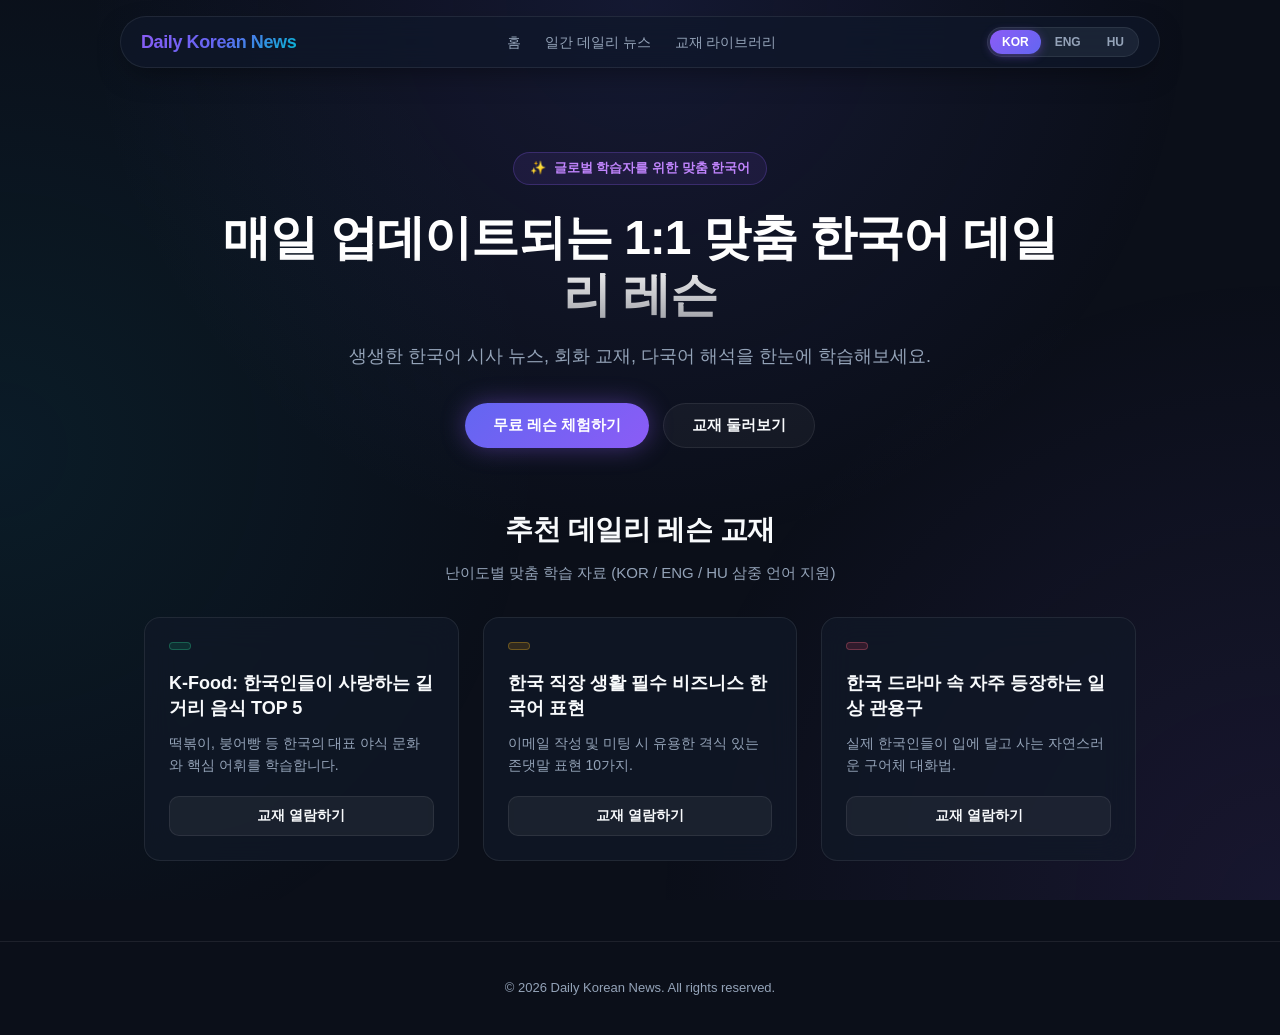
==== index.html @ 2601a570 "Add custom huko cropped favicon icon for browser tab" ====
<!DOCTYPE html>
<html lang="ko">
<head>
  <meta charset="UTF-8">
  <meta name="viewport" content="width=device-width, initial-scale=1.0">
  <meta name="robots" content="noindex, nofollow, noarchive, nosnippet">
  <title>Daily Korean News - Antigravity Hybrid</title>
  
  <!-- Favicon / Browser Tab Icon Settings -->
  <link rel="icon" type="image/x-icon" href="favicon.ico?v=20260927_favicon">
  <link rel="icon" type="image/png" sizes="32x32" href="favicon-32x32.png?v=20260927_favicon">
  <link rel="icon" type="image/png" sizes="16x16" href="favicon-16x16.png?v=20260927_favicon">
  <link rel="apple-touch-icon" sizes="180x180" href="apple-touch-icon.png?v=20260927_favicon">

  <link rel="stylesheet" href="css/style.css?v=20260927_favicon">
</head>
<body>

  <!-- Antigravity Background Glow Mesh -->
  <div class="bg-mesh"></div>

  <!-- Honeypot Bot Trap -->
  <form id="sec_hp_form" class="bot-honeypot" style="display:none;" tabindex="-1" aria-hidden="true">
    <input type="text" id="hp_trap_field" name="user_verification_email" autocomplete="off">
  </form>

  <!-- Origin UI Floating Navbar -->
  <div class="navbar-container">
    <header class="navbar">
      <div class="nav-brand">
        <a href="#" class="brand-logo" data-i18n="brandName">Daily Korean News</a>
      </div>
      
      <ul class="nav-links">
        <li><a href="#" data-i18n="navHome">홈</a></li>
        <li><a href="#lessons" data-i18n="navLessons">일간 데일리 뉴스</a></li>
        <li><a href="#" data-i18n="navMaterials">교재 라이브러리</a></li>
      </ul>

      <!-- Top-Right Origin UI Trilingual Switcher (KOR / ENG / HU) -->
      <div class="lang-switcher">
        <button class="lang-btn active" data-lang="kor" onclick="setLanguage('kor')">KOR</button>
        <button class="lang-btn" data-lang="eng" onclick="setLanguage('eng')">ENG</button>
        <button class="lang-btn" data-lang="hu" onclick="setLanguage('hu')">HU</button>
      </div>
    </header>
  </div>

  <!-- Hero Section with Border Beam & Magic UI Elements -->
  <section class="hero">
    <div class="hero-badge">
      <span>✨</span>
      <span data-i18n="heroBadge">글로벌 학습자를 위한 맞춤 한국어</span>
    </div>
    <h1 data-i18n="heroTitle">매일 업데이트되는 1:1 맞춤 한국어 데일리 레슨</h1>
    <p data-i18n="heroDesc">생생한 한국어 시사 뉴스, 회화 교재, 다국어 해석을 한눈에 학습해보세요.</p>
    <div class="hero-actions">
      <button class="btn-shimmer" data-i18n="btnStart">무료 레슨 체험하기</button>
      <button class="btn-outline-glass" data-i18n="btnBrowse">교재 둘러보기</button>
    </div>
  </section>

  <!-- Lessons Section (Magic UI Border Beam Cards) -->
  <section id="lessons" class="lessons-section">
    <div class="section-header">
      <h2 data-i18n="sectionLessonsTitle">추천 데일리 레슨 교재</h2>
      <p data-i18n="sectionLessonsDesc">난이도별 맞춤 학습 자료 (KOR / ENG / HU 삼중 언어 지원)</p>
    </div>

    <!-- Async Data Injected Border Beam Cards -->
    <div id="lessons-container" class="lessons-grid"></div>
  </section>

  <!-- Glass Modal Reader -->
  <div id="lessonModal" class="modal-overlay">
    <div class="modal-content">
      <div class="modal-header">
        <h3 id="modal-lesson-title">교재 열람</h3>
        <button id="modalClose" class="lang-btn" style="background:rgba(255,255,255,0.1); color:#fff;" data-i18n="closeBtn">닫기</button>
      </div>
      <div class="modal-body">
        <p id="modal-lesson-article">레슨 본문을 불러오는 중입니다...</p>
        
        <div class="vocab-box">
          <h4 data-i18n="sampleLessonVocabTitle">핵심 어휘 (Vocabulary)</h4>
          <ul id="modal-vocab-list"></ul>
        </div>
      </div>
    </div>
  </div>

  <!-- Footer -->
  <footer>
    <p data-i18n="footerText">© 2026 Daily Korean News. All rights reserved.</p>
  </footer>

  <!-- Scripts -->
  <script src="js/i18n.js?v=20260927_favicon"></script>
  <script src="js/protection.js?v=20260927_favicon"></script>
  <script src="js/app.js?v=20260927_favicon"></script>
</body>
</html>
---- css/style.css ----
/* Antigravity + Magic UI + Aceternity + Origin UI Hybrid System */
:root {
  --bg-dark: #0b0f19;
  --bg-card: rgba(17, 24, 39, 0.75);
  --border-subtle: rgba(255, 255, 255, 0.08);
  --border-highlight: rgba(139, 92, 246, 0.4);
  --text-main: #f8fafc;
  --text-muted: #94a3b8;
  --color-purple: #8b5cf6;
  --color-indigo: #6366f1;
  --color-cyan: #06b6d4;
  --gradient-glow: linear-gradient(135deg, #8b5cf6, #6366f1, #06b6d4);
}

* {
  box-sizing: border-box;
  margin: 0;
  padding: 0;
}

body {
  font-family: -apple-system, BlinkMacSystemFont, "SF Pro Display", "Inter", sans-serif;
  background-color: var(--bg-dark);
  color: var(--text-main);
  line-height: 1.6;
  overflow-x: hidden;
  position: relative;
  min-height: 100vh;
}

/* Antigravity Background Mesh */
.bg-mesh {
  position: fixed;
  top: 0;
  left: 0;
  width: 100vw;
  height: 100vh;
  background: 
    radial-gradient(circle at 50% 0%, rgba(99, 102, 241, 0.12) 0%, transparent 50%),
    radial-gradient(circle at 100% 100%, rgba(139, 92, 246, 0.1) 0%, transparent 40%),
    radial-gradient(circle at 0% 50%, rgba(6, 182, 212, 0.08) 0%, transparent 40%);
  pointer-events: none;
  z-index: -1;
}

/* Magic UI: Border Beam Effect */
.border-beam-card {
  position: relative;
  background: var(--bg-card);
  backdrop-filter: blur(16px);
  -webkit-backdrop-filter: blur(16px);
  border: 1px solid var(--border-subtle);
  border-radius: 16px;
  overflow: hidden;
  transition: transform 0.25s ease, border-color 0.25s ease, box-shadow 0.25s ease;
}

.border-beam-card::after {
  content: '';
  position: absolute;
  inset: 0;
  border-radius: inherit;
  padding: 1px;
  background: linear-gradient(90deg, transparent 0%, var(--color-purple) 50%, var(--color-cyan) 100%, transparent 100%);
  -webkit-mask: linear-gradient(#fff 0 0) content-box, linear-gradient(#fff 0 0);
  mask: linear-gradient(#fff 0 0) content-box, linear-gradient(#fff 0 0);
  -webkit-mask-composite: xor;
  mask-composite: exclude;
  opacity: 0;
  transition: opacity 0.3s ease;
  pointer-events: none;
}

.border-beam-card:hover::after {
  opacity: 1;
}

.border-beam-card:hover {
  transform: translateY(-2px);
  box-shadow: 0 20px 40px -15px rgba(139, 92, 246, 0.25);
  border-color: rgba(139, 92, 246, 0.3);
}

/* Origin UI Precision Navbar */
.navbar-container {
  display: flex;
  justify-content: center;
  position: sticky;
  top: 16px;
  z-index: 1000;
  padding: 0 16px;
}

.navbar {
  display: flex;
  justify-content: space-between;
  align-items: center;
  width: 100%;
  max-width: 1040px;
  padding: 10px 20px;
  background: rgba(15, 23, 42, 0.7);
  backdrop-filter: blur(16px);
  -webkit-backdrop-filter: blur(16px);
  border: 1px solid var(--border-subtle);
  border-radius: 9999px;
  box-shadow: 0 10px 30px -10px rgba(0, 0, 0, 0.5);
}

.brand-logo {
  font-size: 18px;
  font-weight: 800;
  background: var(--gradient-glow);
  -webkit-background-clip: text;
  -webkit-text-fill-color: transparent;
  text-decoration: none;
  letter-spacing: -0.4px;
}

.nav-links {
  display: flex;
  list-style: none;
  gap: 24px;
}

.nav-links a {
  color: var(--text-muted);
  text-decoration: none;
  font-size: 14px;
  font-weight: 500;
  transition: color 0.15s;
}

.nav-links a:hover {
  color: #ffffff;
}

/* Origin UI Segmented Switcher */
.lang-switcher {
  display: flex;
  background: rgba(30, 41, 59, 0.8);
  border: 1px solid var(--border-subtle);
  border-radius: 9999px;
  padding: 2px;
  gap: 2px;
}

.lang-btn {
  background: transparent;
  border: none;
  color: var(--text-muted);
  padding: 5px 12px;
  font-size: 12px;
  font-weight: 700;
  border-radius: 9999px;
  cursor: pointer;
  transition: all 0.2s cubic-bezier(0.4, 0, 0.2, 1);
}

.lang-btn:hover {
  color: #ffffff;
}

.lang-btn.active {
  background: linear-gradient(135deg, var(--color-purple), var(--color-indigo));
  color: #ffffff;
  box-shadow: 0 2px 10px rgba(139, 92, 246, 0.4);
}

/* Antigravity Hero Section */
.hero {
  padding: 100px 24px 60px;
  max-width: 900px;
  margin: 0 auto;
  text-align: center;
}

.hero-badge {
  display: inline-flex;
  align-items: center;
  gap: 8px;
  background: rgba(139, 92, 246, 0.1);
  border: 1px solid rgba(139, 92, 246, 0.25);
  padding: 5px 16px;
  border-radius: 9999px;
  font-size: 13px;
  font-weight: 600;
  color: #c084fc;
  margin-bottom: 24px;
}

.hero h1 {
  font-size: 48px;
  font-weight: 800;
  line-height: 1.2;
  letter-spacing: -1px;
  margin-bottom: 18px;
  background: linear-gradient(180deg, #ffffff 40%, rgba(255, 255, 255, 0.6) 100%);
  -webkit-background-clip: text;
  -webkit-text-fill-color: transparent;
}

.hero p {
  font-size: 18px;
  color: var(--text-muted);
  max-width: 640px;
  margin: 0 auto 32px;
}

.hero-actions {
  display: flex;
  gap: 14px;
  justify-content: center;
}

/* Magic UI Shimmer Button */
.btn-shimmer {
  position: relative;
  background: linear-gradient(135deg, #6366f1 0%, #8b5cf6 100%);
  color: #ffffff;
  padding: 12px 28px;
  border-radius: 9999px;
  font-size: 15px;
  font-weight: 600;
  border: none;
  cursor: pointer;
  overflow: hidden;
  box-shadow: 0 0 25px rgba(139, 92, 246, 0.4);
  transition: transform 0.15s ease, box-shadow 0.15s ease;
}

.btn-shimmer:hover {
  transform: translateY(-1px);
  box-shadow: 0 0 35px rgba(139, 92, 246, 0.6);
}

.btn-outline-glass {
  background: rgba(255, 255, 255, 0.04);
  color: var(--text-main);
  border: 1px solid var(--border-subtle);
  padding: 12px 28px;
  border-radius: 9999px;
  font-size: 15px;
  font-weight: 600;
  cursor: pointer;
  transition: all 0.15s ease;
}

.btn-outline-glass:hover {
  background: rgba(255, 255, 255, 0.08);
  border-color: rgba(255, 255, 255, 0.2);
}

/* Lessons Grid */
.lessons-section {
  max-width: 1040px;
  margin: 0 auto 80px;
  padding: 0 24px;
}

.section-header {
  margin-bottom: 32px;
  text-align: center;
}

.section-header h2 {
  font-size: 28px;
  font-weight: 800;
  letter-spacing: -0.5px;
  margin-bottom: 8px;
}

.section-header p {
  color: var(--text-muted);
  font-size: 15px;
}

.lessons-grid {
  display: grid;
  grid-template-columns: repeat(auto-fit, minmax(310px, 1fr));
  gap: 24px;
}

.lesson-card {
  padding: 24px;
  display: flex;
  flex-direction: column;
  justify-content: space-between;
}

.level-tag {
  display: inline-block;
  font-size: 11px;
  font-weight: 700;
  padding: 3px 10px;
  border-radius: 9999px;
  margin-bottom: 14px;
  letter-spacing: 0.5px;
}

.level-beginner {
  background: rgba(16, 185, 129, 0.15);
  color: #34d399;
  border: 1px solid rgba(52, 211, 153, 0.3);
}

.level-intermediate {
  background: rgba(245, 158, 11, 0.15);
  color: #fbbf24;
  border: 1px solid rgba(251, 191, 36, 0.3);
}

.level-advanced {
  background: rgba(244, 63, 94, 0.15);
  color: #fb7185;
  border: 1px solid rgba(251, 113, 133, 0.3);
}

.lesson-card h3 {
  font-size: 18px;
  font-weight: 700;
  margin-bottom: 10px;
  color: #f8fafc;
  line-height: 1.4;
}

.lesson-card p {
  font-size: 14px;
  color: var(--text-muted);
  margin-bottom: 20px;
}

.card-btn {
  background: rgba(255, 255, 255, 0.05);
  border: 1px solid var(--border-subtle);
  color: var(--text-main);
  padding: 10px;
  border-radius: 10px;
  font-size: 14px;
  font-weight: 600;
  cursor: pointer;
  transition: all 0.2s ease;
  width: 100%;
}

.card-btn:hover {
  background: linear-gradient(135deg, var(--color-purple), var(--color-indigo));
  border-color: transparent;
  color: #ffffff;
  box-shadow: 0 4px 14px rgba(139, 92, 246, 0.4);
}

/* Glass Modal */
.modal-overlay {
  position: fixed;
  top: 0;
  left: 0;
  width: 100vw;
  height: 100vh;
  background: rgba(11, 15, 25, 0.8);
  backdrop-filter: blur(16px);
  -webkit-backdrop-filter: blur(16px);
  display: none;
  justify-content: center;
  align-items: center;
  z-index: 2000;
}

.modal-content {
  background: rgba(17, 24, 39, 0.95);
  border: 1px solid rgba(139, 92, 246, 0.3);
  width: 90%;
  max-width: 640px;
  border-radius: 20px;
  padding: 32px;
  box-shadow: 0 25px 50px -12px rgba(0, 0, 0, 0.7), 0 0 40px rgba(139, 92, 246, 0.2);
}

.modal-header {
  display: flex;
  justify-content: space-between;
  align-items: center;
  margin-bottom: 20px;
  border-bottom: 1px solid var(--border-subtle);
  padding-bottom: 12px;
}

.modal-header h3 {
  font-size: 20px;
  font-weight: 700;
  background: var(--gradient-glow);
  -webkit-background-clip: text;
  -webkit-text-fill-color: transparent;
}

.modal-body {
  font-size: 15px;
  color: var(--text-main);
  margin-bottom: 24px;
  line-height: 1.7;
}

.vocab-box {
  background: rgba(15, 23, 42, 0.8);
  border: 1px solid var(--border-subtle);
  border-radius: 12px;
  padding: 18px;
  margin-top: 18px;
}

.vocab-box h4 {
  font-size: 13px;
  color: #38bdf8;
  margin-bottom: 10px;
  font-weight: 700;
}

.vocab-box ul {
  list-style: none;
  padding-left: 0;
}

.vocab-box li {
  font-size: 13px;
  color: var(--text-muted);
  margin-bottom: 6px;
  padding: 6px 10px;
  background: rgba(255, 255, 255, 0.02);
  border-radius: 6px;
  border: 1px solid rgba(255, 255, 255, 0.04);
}

.bot-honeypot {
  display: none !important;
}

footer {
  text-align: center;
  padding: 36px;
  color: var(--text-muted);
  font-size: 13px;
  border-top: 1px solid var(--border-subtle);
}
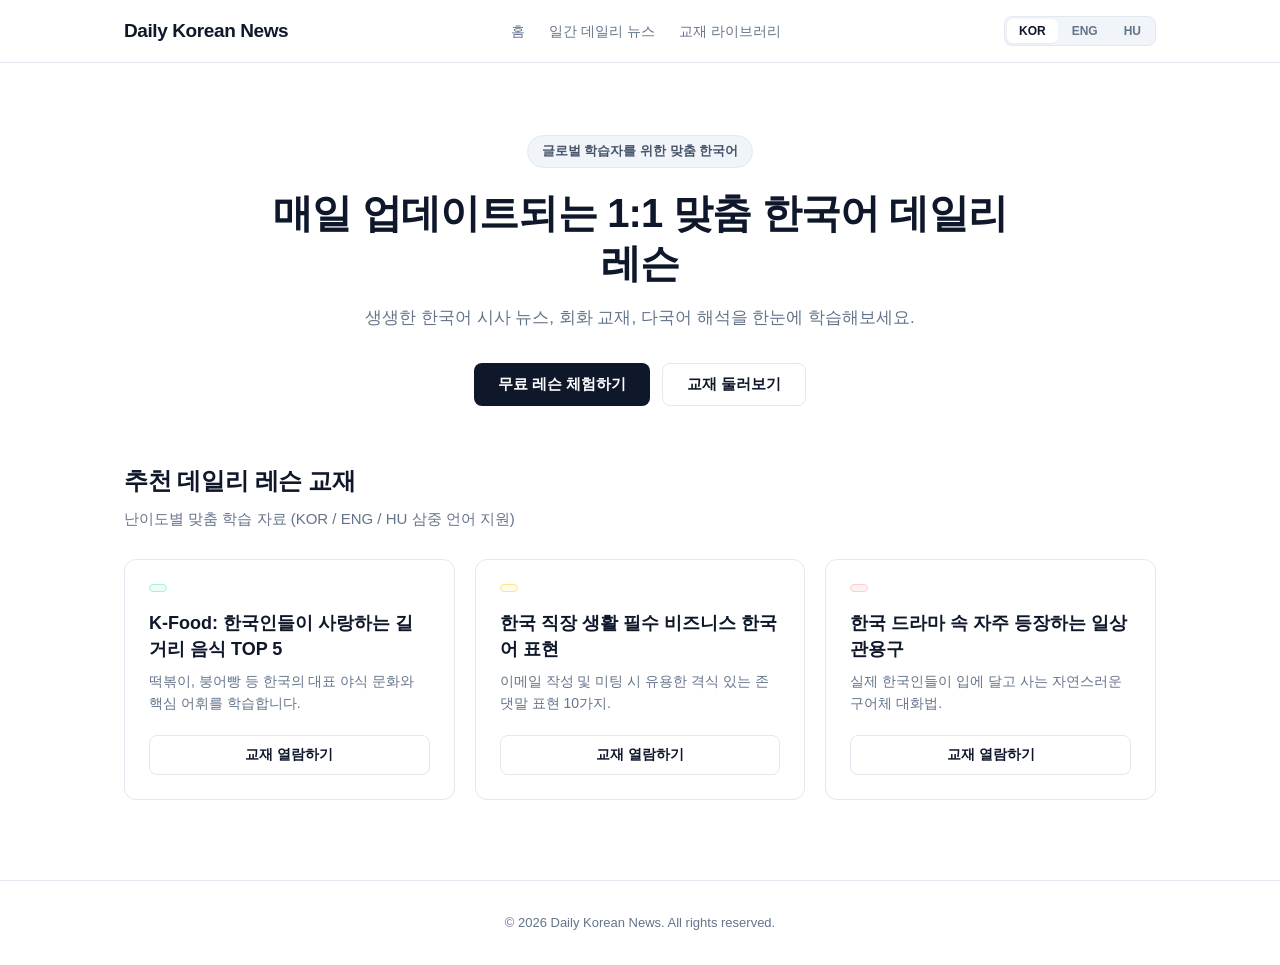
==== commit b9387ec0: "Apply clean white minimalist design while keeping custom huko favicon icon" ====
--- a/index.html
+++ b/index.html
@@ -4,27 +4,24 @@
   <meta charset="UTF-8">
   <meta name="viewport" content="width=device-width, initial-scale=1.0">
   <meta name="robots" content="noindex, nofollow, noarchive, nosnippet">
-  <title>Daily Korean News - Antigravity Hybrid</title>
+  <title>Daily Korean News - 한국어 학습 플랫폼</title>
   
   <!-- Favicon / Browser Tab Icon Settings -->
-  <link rel="icon" type="image/x-icon" href="favicon.ico?v=20260927_favicon">
-  <link rel="icon" type="image/png" sizes="32x32" href="favicon-32x32.png?v=20260927_favicon">
-  <link rel="icon" type="image/png" sizes="16x16" href="favicon-16x16.png?v=20260927_favicon">
-  <link rel="apple-touch-icon" sizes="180x180" href="apple-touch-icon.png?v=20260927_favicon">
+  <link rel="icon" type="image/x-icon" href="favicon.ico?v=20260927_cleanwhite">
+  <link rel="icon" type="image/png" sizes="32x32" href="favicon-32x32.png?v=20260927_cleanwhite">
+  <link rel="icon" type="image/png" sizes="16x16" href="favicon-16x16.png?v=20260927_cleanwhite">
+  <link rel="apple-touch-icon" sizes="180x180" href="apple-touch-icon.png?v=20260927_cleanwhite">
 
-  <link rel="stylesheet" href="css/style.css?v=20260927_favicon">
+  <link rel="stylesheet" href="css/style.css?v=20260927_cleanwhite">
 </head>
 <body>
-
-  <!-- Antigravity Background Glow Mesh -->
-  <div class="bg-mesh"></div>
 
   <!-- Honeypot Bot Trap -->
   <form id="sec_hp_form" class="bot-honeypot" style="display:none;" tabindex="-1" aria-hidden="true">
     <input type="text" id="hp_trap_field" name="user_verification_email" autocomplete="off">
   </form>
 
-  <!-- Origin UI Floating Navbar -->
+  <!-- Clean Top Navigation Bar -->
   <div class="navbar-container">
     <header class="navbar">
       <div class="nav-brand">
@@ -37,7 +34,7 @@
         <li><a href="#" data-i18n="navMaterials">교재 라이브러리</a></li>
       </ul>
 
-      <!-- Top-Right Origin UI Trilingual Switcher (KOR / ENG / HU) -->
+      <!-- Top-Right Trilingual Switcher (KOR / ENG / HU) -->
       <div class="lang-switcher">
         <button class="lang-btn active" data-lang="kor" onclick="setLanguage('kor')">KOR</button>
         <button class="lang-btn" data-lang="eng" onclick="setLanguage('eng')">ENG</button>
@@ -46,37 +43,34 @@
     </header>
   </div>
 
-  <!-- Hero Section with Border Beam & Magic UI Elements -->
+  <!-- Hero Section -->
   <section class="hero">
-    <div class="hero-badge">
-      <span>✨</span>
-      <span data-i18n="heroBadge">글로벌 학습자를 위한 맞춤 한국어</span>
-    </div>
+    <div class="hero-badge" data-i18n="heroBadge">글로벌 학습자를 위한 맞춤 한국어</div>
     <h1 data-i18n="heroTitle">매일 업데이트되는 1:1 맞춤 한국어 데일리 레슨</h1>
     <p data-i18n="heroDesc">생생한 한국어 시사 뉴스, 회화 교재, 다국어 해석을 한눈에 학습해보세요.</p>
     <div class="hero-actions">
-      <button class="btn-shimmer" data-i18n="btnStart">무료 레슨 체험하기</button>
-      <button class="btn-outline-glass" data-i18n="btnBrowse">교재 둘러보기</button>
+      <button class="btn-primary" data-i18n="btnStart">무료 레슨 체험하기</button>
+      <button class="btn-outline" data-i18n="btnBrowse">교재 둘러보기</button>
     </div>
   </section>
 
-  <!-- Lessons Section (Magic UI Border Beam Cards) -->
+  <!-- Lessons Section -->
   <section id="lessons" class="lessons-section">
     <div class="section-header">
       <h2 data-i18n="sectionLessonsTitle">추천 데일리 레슨 교재</h2>
       <p data-i18n="sectionLessonsDesc">난이도별 맞춤 학습 자료 (KOR / ENG / HU 삼중 언어 지원)</p>
     </div>
 
-    <!-- Async Data Injected Border Beam Cards -->
+    <!-- Async Data Injected Container -->
     <div id="lessons-container" class="lessons-grid"></div>
   </section>
 
-  <!-- Glass Modal Reader -->
+  <!-- Clean Modal Reader -->
   <div id="lessonModal" class="modal-overlay">
     <div class="modal-content">
       <div class="modal-header">
         <h3 id="modal-lesson-title">교재 열람</h3>
-        <button id="modalClose" class="lang-btn" style="background:rgba(255,255,255,0.1); color:#fff;" data-i18n="closeBtn">닫기</button>
+        <button id="modalClose" class="lang-btn" style="background:#f1f5f9; color:#334155;" data-i18n="closeBtn">닫기</button>
       </div>
       <div class="modal-body">
         <p id="modal-lesson-article">레슨 본문을 불러오는 중입니다...</p>
@@ -95,8 +89,8 @@
   </footer>
 
   <!-- Scripts -->
-  <script src="js/i18n.js?v=20260927_favicon"></script>
-  <script src="js/protection.js?v=20260927_favicon"></script>
-  <script src="js/app.js?v=20260927_favicon"></script>
+  <script src="js/i18n.js?v=20260927_cleanwhite"></script>
+  <script src="js/protection.js?v=20260927_cleanwhite"></script>
+  <script src="js/app.js?v=20260927_cleanwhite"></script>
 </body>
 </html>
--- a/css/style.css
+++ b/css/style.css
@@ -1,15 +1,16 @@
-/* Antigravity + Magic UI + Aceternity + Origin UI Hybrid System */
+/* Ultra-Clean Minimal White Design System (Antigravity White) */
 :root {
-  --bg-dark: #0b0f19;
-  --bg-card: rgba(17, 24, 39, 0.75);
-  --border-subtle: rgba(255, 255, 255, 0.08);
-  --border-highlight: rgba(139, 92, 246, 0.4);
-  --text-main: #f8fafc;
-  --text-muted: #94a3b8;
-  --color-purple: #8b5cf6;
-  --color-indigo: #6366f1;
-  --color-cyan: #06b6d4;
-  --gradient-glow: linear-gradient(135deg, #8b5cf6, #6366f1, #06b6d4);
+  --bg-main: #ffffff;
+  --bg-subtle: #f8fafc;
+  --bg-card: #ffffff;
+  --border-color: #e2e8f0;
+  --border-hover: #cbd5e1;
+  --text-main: #0f172a;
+  --text-muted: #64748b;
+  --primary-btn: #0f172a;
+  --primary-btn-hover: #1e293b;
+  --shadow-sm: 0 1px 2px 0 rgba(0, 0, 0, 0.05);
+  --shadow-md: 0 4px 6px -1px rgba(0, 0, 0, 0.05), 0 2px 4px -1px rgba(0, 0, 0, 0.03);
 }
 
 * {
@@ -19,101 +20,54 @@
 }
 
 body {
-  font-family: -apple-system, BlinkMacSystemFont, "SF Pro Display", "Inter", sans-serif;
-  background-color: var(--bg-dark);
+  font-family: -apple-system, BlinkMacSystemFont, "Segoe UI", Roboto, "Helvetica Neue", Arial, sans-serif;
+  background-color: var(--bg-main);
   color: var(--text-main);
   line-height: 1.6;
-  overflow-x: hidden;
-  position: relative;
-  min-height: 100vh;
-}
-
-/* Antigravity Background Mesh */
-.bg-mesh {
-  position: fixed;
+  -webkit-font-smoothing: antialiased;
+}
+
+/* Header & Navbar */
+.navbar-container {
+  border-bottom: 1px solid var(--border-color);
+  background: rgba(255, 255, 255, 0.95);
+  backdrop-filter: blur(8px);
+  position: sticky;
   top: 0;
-  left: 0;
-  width: 100vw;
-  height: 100vh;
-  background: 
-    radial-gradient(circle at 50% 0%, rgba(99, 102, 241, 0.12) 0%, transparent 50%),
-    radial-gradient(circle at 100% 100%, rgba(139, 92, 246, 0.1) 0%, transparent 40%),
-    radial-gradient(circle at 0% 50%, rgba(6, 182, 212, 0.08) 0%, transparent 40%);
-  pointer-events: none;
-  z-index: -1;
-}
-
-/* Magic UI: Border Beam Effect */
-.border-beam-card {
-  position: relative;
-  background: var(--bg-card);
-  backdrop-filter: blur(16px);
-  -webkit-backdrop-filter: blur(16px);
-  border: 1px solid var(--border-subtle);
-  border-radius: 16px;
-  overflow: hidden;
-  transition: transform 0.25s ease, border-color 0.25s ease, box-shadow 0.25s ease;
-}
-
-.border-beam-card::after {
-  content: '';
-  position: absolute;
-  inset: 0;
-  border-radius: inherit;
-  padding: 1px;
-  background: linear-gradient(90deg, transparent 0%, var(--color-purple) 50%, var(--color-cyan) 100%, transparent 100%);
-  -webkit-mask: linear-gradient(#fff 0 0) content-box, linear-gradient(#fff 0 0);
-  mask: linear-gradient(#fff 0 0) content-box, linear-gradient(#fff 0 0);
-  -webkit-mask-composite: xor;
-  mask-composite: exclude;
-  opacity: 0;
-  transition: opacity 0.3s ease;
-  pointer-events: none;
-}
-
-.border-beam-card:hover::after {
-  opacity: 1;
-}
-
-.border-beam-card:hover {
-  transform: translateY(-2px);
-  box-shadow: 0 20px 40px -15px rgba(139, 92, 246, 0.25);
-  border-color: rgba(139, 92, 246, 0.3);
-}
-
-/* Origin UI Precision Navbar */
-.navbar-container {
-  display: flex;
-  justify-content: center;
-  position: sticky;
-  top: 16px;
   z-index: 1000;
-  padding: 0 16px;
 }
 
 .navbar {
   display: flex;
   justify-content: space-between;
   align-items: center;
-  width: 100%;
-  max-width: 1040px;
-  padding: 10px 20px;
-  background: rgba(15, 23, 42, 0.7);
-  backdrop-filter: blur(16px);
-  -webkit-backdrop-filter: blur(16px);
-  border: 1px solid var(--border-subtle);
-  border-radius: 9999px;
-  box-shadow: 0 10px 30px -10px rgba(0, 0, 0, 0.5);
+  max-width: 1080px;
+  margin: 0 auto;
+  padding: 16px 24px;
+}
+
+.nav-brand {
+  display: flex;
+  align-items: center;
+  gap: 8px;
 }
 
 .brand-logo {
-  font-size: 18px;
-  font-weight: 800;
-  background: var(--gradient-glow);
-  -webkit-background-clip: text;
-  -webkit-text-fill-color: transparent;
+  font-size: 19px;
+  font-weight: 700;
+  color: var(--text-main);
   text-decoration: none;
   letter-spacing: -0.4px;
+}
+
+.brand-tag {
+  background: var(--bg-subtle);
+  color: var(--text-muted);
+  font-size: 11px;
+  font-weight: 600;
+  padding: 2px 8px;
+  border-radius: 6px;
+  border: 1px solid var(--border-color);
 }
 
 .nav-links {
@@ -131,15 +85,15 @@
 }
 
 .nav-links a:hover {
-  color: #ffffff;
-}
-
-/* Origin UI Segmented Switcher */
+  color: var(--text-main);
+}
+
+/* Top-Right Clean Language Switcher */
 .lang-switcher {
   display: flex;
-  background: rgba(30, 41, 59, 0.8);
-  border: 1px solid var(--border-subtle);
-  border-radius: 9999px;
+  background: #f1f5f9;
+  border: 1px solid var(--border-color);
+  border-radius: 8px;
   padding: 2px;
   gap: 2px;
 }
@@ -150,123 +104,114 @@
   color: var(--text-muted);
   padding: 5px 12px;
   font-size: 12px;
-  font-weight: 700;
-  border-radius: 9999px;
+  font-weight: 600;
+  border-radius: 6px;
   cursor: pointer;
-  transition: all 0.2s cubic-bezier(0.4, 0, 0.2, 1);
+  transition: all 0.15s ease;
 }
 
 .lang-btn:hover {
-  color: #ffffff;
+  color: var(--text-main);
 }
 
 .lang-btn.active {
-  background: linear-gradient(135deg, var(--color-purple), var(--color-indigo));
-  color: #ffffff;
-  box-shadow: 0 2px 10px rgba(139, 92, 246, 0.4);
-}
-
-/* Antigravity Hero Section */
+  background: #ffffff;
+  color: var(--text-main);
+  box-shadow: var(--shadow-sm);
+}
+
+/* Hero Section */
 .hero {
-  padding: 100px 24px 60px;
-  max-width: 900px;
+  padding: 72px 24px 56px;
+  max-width: 800px;
   margin: 0 auto;
   text-align: center;
 }
 
 .hero-badge {
-  display: inline-flex;
-  align-items: center;
-  gap: 8px;
-  background: rgba(139, 92, 246, 0.1);
-  border: 1px solid rgba(139, 92, 246, 0.25);
-  padding: 5px 16px;
+  display: inline-block;
+  background: #f1f5f9;
+  border: 1px solid var(--border-color);
+  padding: 5px 14px;
   border-radius: 9999px;
   font-size: 13px;
   font-weight: 600;
-  color: #c084fc;
-  margin-bottom: 24px;
+  color: #475569;
+  margin-bottom: 20px;
 }
 
 .hero h1 {
-  font-size: 48px;
+  font-size: 40px;
   font-weight: 800;
-  line-height: 1.2;
-  letter-spacing: -1px;
-  margin-bottom: 18px;
-  background: linear-gradient(180deg, #ffffff 40%, rgba(255, 255, 255, 0.6) 100%);
-  -webkit-background-clip: text;
-  -webkit-text-fill-color: transparent;
+  line-height: 1.25;
+  letter-spacing: -0.8px;
+  color: var(--text-main);
+  margin-bottom: 16px;
 }
 
 .hero p {
-  font-size: 18px;
-  color: var(--text-muted);
-  max-width: 640px;
-  margin: 0 auto 32px;
+  font-size: 17px;
+  color: var(--text-muted);
+  line-height: 1.6;
+  margin-bottom: 32px;
 }
 
 .hero-actions {
   display: flex;
-  gap: 14px;
+  gap: 12px;
   justify-content: center;
 }
 
-/* Magic UI Shimmer Button */
-.btn-shimmer {
-  position: relative;
-  background: linear-gradient(135deg, #6366f1 0%, #8b5cf6 100%);
+.btn-primary {
+  background: var(--primary-btn);
   color: #ffffff;
-  padding: 12px 28px;
-  border-radius: 9999px;
+  padding: 11px 24px;
+  border-radius: 8px;
   font-size: 15px;
   font-weight: 600;
   border: none;
   cursor: pointer;
-  overflow: hidden;
-  box-shadow: 0 0 25px rgba(139, 92, 246, 0.4);
-  transition: transform 0.15s ease, box-shadow 0.15s ease;
-}
-
-.btn-shimmer:hover {
-  transform: translateY(-1px);
-  box-shadow: 0 0 35px rgba(139, 92, 246, 0.6);
-}
-
-.btn-outline-glass {
-  background: rgba(255, 255, 255, 0.04);
-  color: var(--text-main);
-  border: 1px solid var(--border-subtle);
-  padding: 12px 28px;
-  border-radius: 9999px;
+  transition: background-color 0.15s ease;
+}
+
+.btn-primary:hover {
+  background: var(--primary-btn-hover);
+}
+
+.btn-outline {
+  background: #ffffff;
+  color: var(--text-main);
+  border: 1px solid var(--border-color);
+  padding: 11px 24px;
+  border-radius: 8px;
   font-size: 15px;
   font-weight: 600;
   cursor: pointer;
-  transition: all 0.15s ease;
-}
-
-.btn-outline-glass:hover {
-  background: rgba(255, 255, 255, 0.08);
-  border-color: rgba(255, 255, 255, 0.2);
-}
-
-/* Lessons Grid */
+  transition: border-color 0.15s ease, background-color 0.15s ease;
+}
+
+.btn-outline:hover {
+  background: var(--bg-subtle);
+  border-color: var(--border-hover);
+}
+
+/* Lessons Section */
 .lessons-section {
-  max-width: 1040px;
+  max-width: 1080px;
   margin: 0 auto 80px;
   padding: 0 24px;
 }
 
 .section-header {
-  margin-bottom: 32px;
-  text-align: center;
+  margin-bottom: 28px;
 }
 
 .section-header h2 {
-  font-size: 28px;
-  font-weight: 800;
-  letter-spacing: -0.5px;
-  margin-bottom: 8px;
+  font-size: 24px;
+  font-weight: 700;
+  color: var(--text-main);
+  letter-spacing: -0.4px;
+  margin-bottom: 6px;
 }
 
 .section-header p {
@@ -277,49 +222,58 @@
 .lessons-grid {
   display: grid;
   grid-template-columns: repeat(auto-fit, minmax(310px, 1fr));
-  gap: 24px;
-}
-
+  gap: 20px;
+}
+
+/* Clean White Cards */
 .lesson-card {
+  background: var(--bg-card);
+  border: 1px solid var(--border-color);
+  border-radius: 12px;
   padding: 24px;
   display: flex;
   flex-direction: column;
   justify-content: space-between;
+  transition: border-color 0.15s ease, box-shadow 0.15s ease;
+}
+
+.lesson-card:hover {
+  border-color: var(--border-hover);
+  box-shadow: var(--shadow-md);
 }
 
 .level-tag {
   display: inline-block;
   font-size: 11px;
   font-weight: 700;
-  padding: 3px 10px;
-  border-radius: 9999px;
-  margin-bottom: 14px;
-  letter-spacing: 0.5px;
+  padding: 3px 8px;
+  border-radius: 6px;
+  margin-bottom: 12px;
 }
 
 .level-beginner {
-  background: rgba(16, 185, 129, 0.15);
-  color: #34d399;
-  border: 1px solid rgba(52, 211, 153, 0.3);
+  background: #ecfdf5;
+  color: #047857;
+  border: 1px solid #a7f3d0;
 }
 
 .level-intermediate {
-  background: rgba(245, 158, 11, 0.15);
-  color: #fbbf24;
-  border: 1px solid rgba(251, 191, 36, 0.3);
+  background: #fffbeb;
+  color: #b45309;
+  border: 1px solid #fde68a;
 }
 
 .level-advanced {
-  background: rgba(244, 63, 94, 0.15);
-  color: #fb7185;
-  border: 1px solid rgba(251, 113, 133, 0.3);
+  background: #fff1f2;
+  color: #be123c;
+  border: 1px solid #fecdd3;
 }
 
 .lesson-card h3 {
   font-size: 18px;
   font-weight: 700;
-  margin-bottom: 10px;
-  color: #f8fafc;
+  color: var(--text-main);
+  margin-bottom: 8px;
   line-height: 1.4;
 }
 
@@ -330,35 +284,33 @@
 }
 
 .card-btn {
-  background: rgba(255, 255, 255, 0.05);
-  border: 1px solid var(--border-subtle);
-  color: var(--text-main);
-  padding: 10px;
-  border-radius: 10px;
+  background: #ffffff;
+  border: 1px solid var(--border-color);
+  color: var(--text-main);
+  padding: 10px 16px;
+  border-radius: 8px;
   font-size: 14px;
   font-weight: 600;
   cursor: pointer;
-  transition: all 0.2s ease;
+  transition: all 0.15s ease;
   width: 100%;
 }
 
 .card-btn:hover {
-  background: linear-gradient(135deg, var(--color-purple), var(--color-indigo));
-  border-color: transparent;
+  background: var(--primary-btn);
   color: #ffffff;
-  box-shadow: 0 4px 14px rgba(139, 92, 246, 0.4);
-}
-
-/* Glass Modal */
+  border-color: var(--primary-btn);
+}
+
+/* Clean Modal */
 .modal-overlay {
   position: fixed;
   top: 0;
   left: 0;
   width: 100vw;
   height: 100vh;
-  background: rgba(11, 15, 25, 0.8);
-  backdrop-filter: blur(16px);
-  -webkit-backdrop-filter: blur(16px);
+  background: rgba(15, 23, 42, 0.4);
+  backdrop-filter: blur(4px);
   display: none;
   justify-content: center;
   align-items: center;
@@ -366,13 +318,13 @@
 }
 
 .modal-content {
-  background: rgba(17, 24, 39, 0.95);
-  border: 1px solid rgba(139, 92, 246, 0.3);
+  background: #ffffff;
+  border: 1px solid var(--border-color);
   width: 90%;
   max-width: 640px;
-  border-radius: 20px;
+  border-radius: 16px;
   padding: 32px;
-  box-shadow: 0 25px 50px -12px rgba(0, 0, 0, 0.7), 0 0 40px rgba(139, 92, 246, 0.2);
+  box-shadow: 0 20px 25px -5px rgba(0, 0, 0, 0.1), 0 10px 10px -5px rgba(0, 0, 0, 0.04);
 }
 
 .modal-header {
@@ -380,16 +332,14 @@
   justify-content: space-between;
   align-items: center;
   margin-bottom: 20px;
-  border-bottom: 1px solid var(--border-subtle);
+  border-bottom: 1px solid var(--border-color);
   padding-bottom: 12px;
 }
 
 .modal-header h3 {
   font-size: 20px;
   font-weight: 700;
-  background: var(--gradient-glow);
-  -webkit-background-clip: text;
-  -webkit-text-fill-color: transparent;
+  color: var(--text-main);
 }
 
 .modal-body {
@@ -400,16 +350,16 @@
 }
 
 .vocab-box {
-  background: rgba(15, 23, 42, 0.8);
-  border: 1px solid var(--border-subtle);
-  border-radius: 12px;
-  padding: 18px;
-  margin-top: 18px;
+  background: var(--bg-subtle);
+  border: 1px solid var(--border-color);
+  border-radius: 10px;
+  padding: 16px;
+  margin-top: 16px;
 }
 
 .vocab-box h4 {
   font-size: 13px;
-  color: #38bdf8;
+  color: #0369a1;
   margin-bottom: 10px;
   font-weight: 700;
 }
@@ -421,12 +371,12 @@
 
 .vocab-box li {
   font-size: 13px;
-  color: var(--text-muted);
+  color: #334155;
   margin-bottom: 6px;
   padding: 6px 10px;
-  background: rgba(255, 255, 255, 0.02);
+  background: #ffffff;
   border-radius: 6px;
-  border: 1px solid rgba(255, 255, 255, 0.04);
+  border: 1px solid var(--border-color);
 }
 
 .bot-honeypot {
@@ -435,8 +385,8 @@
 
 footer {
   text-align: center;
-  padding: 36px;
+  padding: 32px;
   color: var(--text-muted);
   font-size: 13px;
-  border-top: 1px solid var(--border-subtle);
-}
+  border-top: 1px solid var(--border-color);
+}
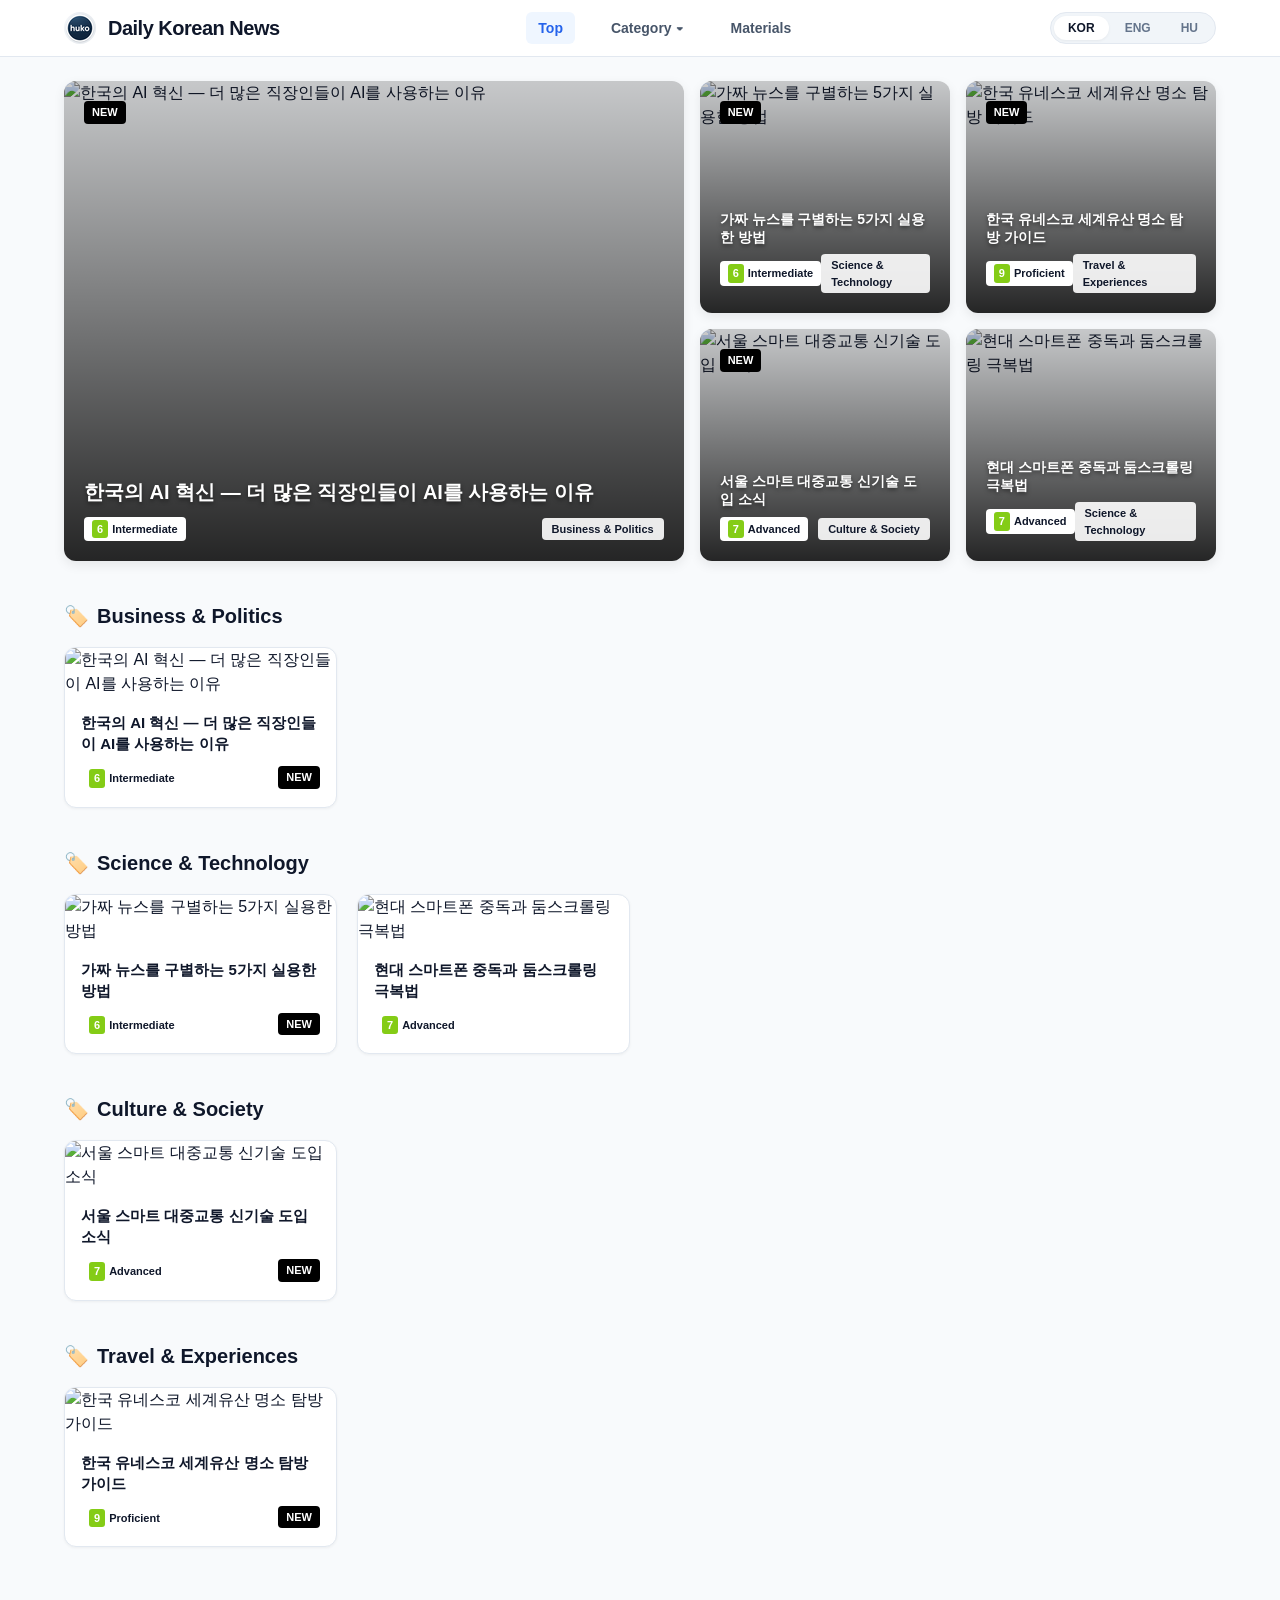
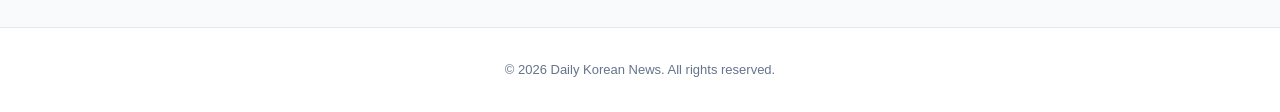
==== commit bcdbc9bd: "feat: Engoo-style layout — featured grid + category sections + materials view + KOR/ENG/HU switcher" ====
--- a/index.html
+++ b/index.html
@@ -3,94 +3,193 @@
 <head>
   <meta charset="UTF-8">
   <meta name="viewport" content="width=device-width, initial-scale=1.0">
-  <meta name="robots" content="noindex, nofollow, noarchive, nosnippet">
-  <title>Daily Korean News - 한국어 학습 플랫폼</title>
-  
-  <!-- Favicon / Browser Tab Icon Settings -->
-  <link rel="icon" type="image/x-icon" href="favicon.ico?v=20260927_cleanwhite">
-  <link rel="icon" type="image/png" sizes="32x32" href="favicon-32x32.png?v=20260927_cleanwhite">
-  <link rel="icon" type="image/png" sizes="16x16" href="favicon-16x16.png?v=20260927_cleanwhite">
-  <link rel="apple-touch-icon" sizes="180x180" href="apple-touch-icon.png?v=20260927_cleanwhite">
-
-  <link rel="stylesheet" href="css/style.css?v=20260927_cleanwhite">
+  <meta name="robots" content="noindex, nofollow">
+  <title>Daily Korean News</title>
+  <link rel="icon" type="image/x-icon" href="favicon.ico?v=20260928">
+  <link rel="icon" type="image/png" sizes="32x32" href="favicon-32x32.png?v=20260928">
+  <link rel="icon" type="image/png" sizes="16x16" href="favicon-16x16.png?v=20260928">
+  <link rel="apple-touch-icon" href="apple-touch-icon.png?v=20260928">
+  <link rel="stylesheet" href="css/style.css?v=20260928">
 </head>
 <body>
 
-  <!-- Honeypot Bot Trap -->
-  <form id="sec_hp_form" class="bot-honeypot" style="display:none;" tabindex="-1" aria-hidden="true">
-    <input type="text" id="hp_trap_field" name="user_verification_email" autocomplete="off">
+  <!-- Honeypot Trap (invisible to humans, bots will fill it) -->
+  <form class="bot-honeypot" aria-hidden="true" tabindex="-1">
+    <input type="text" id="hp_trap_field" name="hp_trap" autocomplete="off" tabindex="-1">
   </form>
 
-  <!-- Clean Top Navigation Bar -->
-  <div class="navbar-container">
-    <header class="navbar">
-      <div class="nav-brand">
-        <a href="#" class="brand-logo" data-i18n="brandName">Daily Korean News</a>
+  <!-- ============================================================
+       HEADER: Brand Bar + Sub Navigation
+  ============================================================ -->
+  <header class="header-container">
+    <div class="top-brand-bar">
+      <!-- Logo + Brand Name -->
+      <div class="brand-wrapper">
+        <img src="favicon-32x32.png?v=20260928" alt="Daily Korean News" class="brand-favicon">
+        <span class="brand-title" data-i18n="brandName">Daily Korean News</span>
       </div>
-      
-      <ul class="nav-links">
-        <li><a href="#" data-i18n="navHome">홈</a></li>
-        <li><a href="#lessons" data-i18n="navLessons">일간 데일리 뉴스</a></li>
-        <li><a href="#" data-i18n="navMaterials">교재 라이브러리</a></li>
-      </ul>
 
-      <!-- Top-Right Trilingual Switcher (KOR / ENG / HU) -->
+      <!-- Sub Navigation Menu -->
+      <nav>
+        <ul class="nav-menu-bar">
+          <li class="nav-menu-item">
+            <a href="#" id="nav-top" class="nav-menu-link active" data-i18n="navTop">Top</a>
+          </li>
+          <li class="nav-menu-item">
+            <a href="#" id="nav-category-toggle" class="nav-menu-link" data-i18n="navCategory">Category ▾</a>
+            <!-- Category Dropdown -->
+            <div id="category-dropdown" class="dropdown-menu">
+              <a href="#" class="dropdown-item" onclick="filterCategory('All'); return false;" data-i18n="catAll">All</a>
+              <a href="#" class="dropdown-item" onclick="filterCategory('Business & Politics'); return false;" data-i18n="catBusiness">Business &amp; Politics</a>
+              <a href="#" class="dropdown-item" onclick="filterCategory('Science & Technology'); return false;" data-i18n="catScience">Science &amp; Technology</a>
+              <a href="#" class="dropdown-item" onclick="filterCategory('Health & Lifestyle'); return false;" data-i18n="catHealth">Health &amp; Lifestyle</a>
+              <a href="#" class="dropdown-item" onclick="filterCategory('Culture & Society'); return false;" data-i18n="catCulture">Culture &amp; Society</a>
+              <a href="#" class="dropdown-item" onclick="filterCategory('Travel & Experiences'); return false;" data-i18n="catTravel">Travel &amp; Experiences</a>
+            </div>
+          </li>
+          <li class="nav-menu-item">
+            <a href="#" id="nav-materials" class="nav-menu-link" data-i18n="navMaterials">Materials</a>
+          </li>
+        </ul>
+      </nav>
+
+      <!-- KOR / ENG / HU Language Switcher -->
       <div class="lang-switcher">
         <button class="lang-btn active" data-lang="kor" onclick="setLanguage('kor')">KOR</button>
         <button class="lang-btn" data-lang="eng" onclick="setLanguage('eng')">ENG</button>
         <button class="lang-btn" data-lang="hu" onclick="setLanguage('hu')">HU</button>
       </div>
-    </header>
-  </div>
+    </div>
+  </header>
 
-  <!-- Hero Section -->
-  <section class="hero">
-    <div class="hero-badge" data-i18n="heroBadge">글로벌 학습자를 위한 맞춤 한국어</div>
-    <h1 data-i18n="heroTitle">매일 업데이트되는 1:1 맞춤 한국어 데일리 레슨</h1>
-    <p data-i18n="heroDesc">생생한 한국어 시사 뉴스, 회화 교재, 다국어 해석을 한눈에 학습해보세요.</p>
-    <div class="hero-actions">
-      <button class="btn-primary" data-i18n="btnStart">무료 레슨 체험하기</button>
-      <button class="btn-outline" data-i18n="btnBrowse">교재 둘러보기</button>
-    </div>
-  </section>
+  <!-- ============================================================
+       MAIN CONTENT AREA
+  ============================================================ -->
+  <main class="main-wrapper">
 
-  <!-- Lessons Section -->
-  <section id="lessons" class="lessons-section">
-    <div class="section-header">
-      <h2 data-i18n="sectionLessonsTitle">추천 데일리 레슨 교재</h2>
-      <p data-i18n="sectionLessonsDesc">난이도별 맞춤 학습 자료 (KOR / ENG / HU 삼중 언어 지원)</p>
-    </div>
+    <!-- ====================================================
+         VIEW 1: Daily News (Top / Category filtered)
+    ==================================================== -->
+    <section id="view-daily-news" class="page-view">
 
-    <!-- Async Data Injected Container -->
-    <div id="lessons-container" class="lessons-grid"></div>
-  </section>
+      <!-- Featured Grid: Large Left Card + 2×2 Right Grid -->
+      <div class="featured-grid-container">
+        <div id="featured-left-card-container">
+          <!-- JS will inject the large left card here -->
+        </div>
+        <div id="featured-right-grid-container" class="featured-right-grid">
+          <!-- JS will inject the 4 small right cards here -->
+        </div>
+      </div>
 
-  <!-- Clean Modal Reader -->
+      <!-- Category Sections below the featured grid -->
+      <div id="category-sections-container">
+        <!-- JS will inject category rows here -->
+      </div>
+
+    </section>
+
+    <!-- ====================================================
+         VIEW 2: Lesson Materials
+    ==================================================== -->
+    <section id="view-materials" class="page-view hidden">
+
+      <!-- Hero Header -->
+      <div class="materials-hero">
+        <h1 data-i18n="materialTitle">LESSON MATERIALS</h1>
+        <p data-i18n="materialSubtitle">Search by level or interests.</p>
+      </div>
+
+      <!-- Level Slider Graphic (visual only) -->
+      <div class="level-slider-container">
+        <div class="level-bar-graphic">
+          <div class="level-bar-line"></div>
+          <div class="level-node" title="Beginner"></div>
+          <div class="level-node" style="border-color:#84cc16;" title="Intermediate"></div>
+          <div class="level-node" style="border-color:#f97316;" title="Advanced"></div>
+          <div class="level-node" style="border-color:#ef4444;" title="Proficient"></div>
+        </div>
+        <div class="level-labels-row">
+          <span class="level-lbl-beginner" data-i18n="levelBeginner">Beginner</span>
+          <span class="level-lbl-intermediate" data-i18n="levelIntermediate">Intermediate</span>
+          <span class="level-lbl-advanced" data-i18n="levelAdvanced">Advanced</span>
+          <span class="level-lbl-proficient" data-i18n="levelProficient">Proficient</span>
+        </div>
+      </div>
+
+      <!-- Search + Category Filter Bar -->
+      <div class="materials-filter-bar">
+        <input type="text" class="search-input-box" id="materials-search"
+               placeholder="e.g. Business, Conversation, TOPIK..."
+               data-i18n-placeholder="searchPlaceholder">
+        <select class="category-select-box" id="materials-category-filter">
+          <option value="All" data-i18n="catAll">All</option>
+          <option value="Business & Politics" data-i18n="catBusiness">Business &amp; Politics</option>
+          <option value="Science & Technology" data-i18n="catScience">Science &amp; Technology</option>
+          <option value="Health & Lifestyle" data-i18n="catHealth">Health &amp; Lifestyle</option>
+          <option value="Culture & Society" data-i18n="catCulture">Culture &amp; Society</option>
+          <option value="Travel & Experiences" data-i18n="catTravel">Travel &amp; Experiences</option>
+        </select>
+      </div>
+
+      <!-- Category Cards -->
+      <div class="materials-grid">
+        <div class="material-cat-card" onclick="filterCategory('Business & Politics'); document.getElementById('nav-top').click();">
+          <div class="material-icon">📰</div>
+          <h3>Daily News</h3>
+          <p>Business &amp; Politics</p>
+        </div>
+        <div class="material-cat-card" onclick="filterCategory('Culture & Society'); document.getElementById('nav-top').click();">
+          <div class="material-icon">💬</div>
+          <h3>Conversation</h3>
+          <p>Culture &amp; Society</p>
+        </div>
+        <div class="material-cat-card" onclick="filterCategory('Science & Technology'); document.getElementById('nav-top').click();">
+          <div class="material-icon">💼</div>
+          <h3>Business</h3>
+          <p>Science &amp; Technology</p>
+        </div>
+        <div class="material-cat-card" onclick="filterCategory('Travel & Experiences'); document.getElementById('nav-top').click();">
+          <div class="material-icon">✈️</div>
+          <h3>Travel &amp; Culture</h3>
+          <p>Travel &amp; Experiences</p>
+        </div>
+      </div>
+
+    </section>
+
+  </main>
+
+  <!-- ============================================================
+       MODAL: Article Reader
+  ============================================================ -->
   <div id="lessonModal" class="modal-overlay">
     <div class="modal-content">
       <div class="modal-header">
-        <h3 id="modal-lesson-title">교재 열람</h3>
-        <button id="modalClose" class="lang-btn" style="background:#f1f5f9; color:#334155;" data-i18n="closeBtn">닫기</button>
+        <h3 id="modal-lesson-title"></h3>
+        <button id="modalClose" class="lang-btn" style="font-size:20px; padding:4px 12px;">✕</button>
       </div>
       <div class="modal-body">
-        <p id="modal-lesson-article">레슨 본문을 불러오는 중입니다...</p>
-        
+        <p id="modal-lesson-article"></p>
         <div class="vocab-box">
-          <h4 data-i18n="sampleLessonVocabTitle">핵심 어휘 (Vocabulary)</h4>
+          <h4>📖 Key Vocabulary</h4>
           <ul id="modal-vocab-list"></ul>
         </div>
       </div>
     </div>
   </div>
 
-  <!-- Footer -->
+  <!-- ============================================================
+       FOOTER
+  ============================================================ -->
   <footer>
-    <p data-i18n="footerText">© 2026 Daily Korean News. All rights reserved.</p>
+    <span data-i18n="footerText">© 2026 Daily Korean News. All rights reserved.</span>
   </footer>
 
-  <!-- Scripts -->
-  <script src="js/i18n.js?v=20260927_cleanwhite"></script>
-  <script src="js/protection.js?v=20260927_cleanwhite"></script>
-  <script src="js/app.js?v=20260927_cleanwhite"></script>
+  <!-- Scripts (with cache-busting) -->
+  <script src="js/protection.js?v=20260928"></script>
+  <script src="js/i18n.js?v=20260928"></script>
+  <script src="js/app.js?v=20260928"></script>
+
 </body>
 </html>
--- a/css/style.css
+++ b/css/style.css
@@ -1,16 +1,17 @@
-/* Ultra-Clean Minimal White Design System (Antigravity White) */
+/* Clean Engoo-Style Layout System */
 :root {
   --bg-main: #ffffff;
   --bg-subtle: #f8fafc;
   --bg-card: #ffffff;
   --border-color: #e2e8f0;
-  --border-hover: #cbd5e1;
+  --border-dark: #cbd5e1;
   --text-main: #0f172a;
   --text-muted: #64748b;
-  --primary-btn: #0f172a;
-  --primary-btn-hover: #1e293b;
-  --shadow-sm: 0 1px 2px 0 rgba(0, 0, 0, 0.05);
-  --shadow-md: 0 4px 6px -1px rgba(0, 0, 0, 0.05), 0 2px 4px -1px rgba(0, 0, 0, 0.03);
+  --primary-color: #2563eb;
+  --accent-orange: #f97316;
+  --shadow-sm: 0 1px 3px rgba(0, 0, 0, 0.05);
+  --shadow-md: 0 4px 12px rgba(0, 0, 0, 0.08);
+  --shadow-lg: 0 10px 25px rgba(0, 0, 0, 0.12);
 }
 
 * {
@@ -21,295 +22,502 @@
 
 body {
   font-family: -apple-system, BlinkMacSystemFont, "Segoe UI", Roboto, "Helvetica Neue", Arial, sans-serif;
-  background-color: var(--bg-main);
+  background-color: var(--bg-subtle);
   color: var(--text-main);
-  line-height: 1.6;
+  line-height: 1.5;
   -webkit-font-smoothing: antialiased;
 }
 
-/* Header & Navbar */
-.navbar-container {
+/* Header & Top Nav */
+.header-container {
+  background: #ffffff;
   border-bottom: 1px solid var(--border-color);
-  background: rgba(255, 255, 255, 0.95);
-  backdrop-filter: blur(8px);
   position: sticky;
   top: 0;
   z-index: 1000;
 }
 
-.navbar {
+.top-brand-bar {
   display: flex;
   justify-content: space-between;
   align-items: center;
-  max-width: 1080px;
+  max-width: 1200px;
   margin: 0 auto;
-  padding: 16px 24px;
-}
-
-.nav-brand {
-  display: flex;
-  align-items: center;
-  gap: 8px;
-}
-
-.brand-logo {
-  font-size: 19px;
-  font-weight: 700;
-  color: var(--text-main);
+  padding: 12px 24px;
+}
+
+.brand-wrapper {
+  display: flex;
+  align-items: center;
+  gap: 12px;
+}
+
+.brand-favicon {
+  width: 32px;
+  height: 32px;
+  border-radius: 50%;
+  object-fit: cover;
+}
+
+.brand-title {
+  font-size: 20px;
+  font-weight: 800;
+  color: #0f172a;
   text-decoration: none;
-  letter-spacing: -0.4px;
-}
-
-.brand-tag {
-  background: var(--bg-subtle);
-  color: var(--text-muted);
-  font-size: 11px;
+  letter-spacing: -0.5px;
+}
+
+.brand-subtitle {
+  font-size: 18px;
+  font-weight: 800;
+  color: #1e293b;
+  margin-left: 8px;
+}
+
+/* Sub Navigation Menu */
+.nav-menu-bar {
+  display: flex;
+  align-items: center;
+  gap: 24px;
+  list-style: none;
+  position: relative;
+}
+
+.nav-menu-item {
+  position: relative;
+}
+
+.nav-menu-link {
+  color: #475569;
+  text-decoration: none;
+  font-size: 14px;
   font-weight: 600;
-  padding: 2px 8px;
+  padding: 8px 12px;
   border-radius: 6px;
+  transition: all 0.15s ease;
+  cursor: pointer;
+}
+
+.nav-menu-link:hover, .nav-menu-link.active {
+  color: var(--primary-color);
+  background: #eff6ff;
+}
+
+/* Category Dropdown Menu */
+.dropdown-menu {
+  position: absolute;
+  top: 100%;
+  left: 0;
+  background: #ffffff;
   border: 1px solid var(--border-color);
-}
-
-.nav-links {
-  display: flex;
-  list-style: none;
-  gap: 24px;
-}
-
-.nav-links a {
-  color: var(--text-muted);
+  border-radius: 8px;
+  box-shadow: var(--shadow-lg);
+  min-width: 200px;
+  padding: 8px 0;
+  display: none;
+  z-index: 1100;
+}
+
+.dropdown-menu.show {
+  display: block;
+}
+
+.dropdown-item {
+  display: block;
+  padding: 10px 18px;
+  color: #334155;
   text-decoration: none;
   font-size: 14px;
   font-weight: 500;
-  transition: color 0.15s;
-}
-
-.nav-links a:hover {
-  color: var(--text-main);
-}
-
-/* Top-Right Clean Language Switcher */
+  transition: background-color 0.15s ease;
+  cursor: pointer;
+}
+
+.dropdown-item:hover {
+  background: #f1f5f9;
+  color: var(--primary-color);
+}
+
+/* Top Right Trilingual Switcher */
 .lang-switcher {
   display: flex;
   background: #f1f5f9;
   border: 1px solid var(--border-color);
-  border-radius: 8px;
-  padding: 2px;
+  border-radius: 9999px;
+  padding: 3px;
   gap: 2px;
 }
 
 .lang-btn {
   background: transparent;
   border: none;
-  color: var(--text-muted);
-  padding: 5px 12px;
+  color: #64748b;
+  padding: 5px 14px;
   font-size: 12px;
-  font-weight: 600;
-  border-radius: 6px;
+  font-weight: 700;
+  border-radius: 9999px;
   cursor: pointer;
   transition: all 0.15s ease;
 }
 
 .lang-btn:hover {
-  color: var(--text-main);
+  color: #0f172a;
 }
 
 .lang-btn.active {
   background: #ffffff;
-  color: var(--text-main);
+  color: #0f172a;
   box-shadow: var(--shadow-sm);
 }
 
-/* Hero Section */
-.hero {
-  padding: 72px 24px 56px;
-  max-width: 800px;
-  margin: 0 auto;
+/* Main Layout Container */
+.main-wrapper {
+  max-width: 1200px;
+  margin: 24px auto 80px;
+  padding: 0 24px;
+}
+
+/* Section Views */
+.page-view {
+  display: block;
+}
+
+.page-view.hidden {
+  display: none !important;
+}
+
+/* Photo 1: Featured Top Grid */
+.featured-grid-container {
+  display: grid;
+  grid-template-columns: 1.2fr 1fr;
+  gap: 16px;
+  margin-bottom: 40px;
+}
+
+@media (max-width: 900px) {
+  .featured-grid-container {
+    grid-template-columns: 1fr;
+  }
+}
+
+.featured-left-card {
+  position: relative;
+  height: 480px;
+  border-radius: 12px;
+  overflow: hidden;
+  box-shadow: var(--shadow-md);
+  cursor: pointer;
+}
+
+.featured-right-grid {
+  display: grid;
+  grid-template-columns: 1fr 1fr;
+  grid-template-rows: 1fr 1fr;
+  gap: 16px;
+  height: 480px;
+}
+
+.featured-card-small {
+  position: relative;
+  border-radius: 12px;
+  overflow: hidden;
+  box-shadow: var(--shadow-md);
+  cursor: pointer;
+}
+
+.card-bg-img {
+  width: 100%;
+  height: 100%;
+  object-fit: cover;
+  transition: transform 0.4s ease;
+}
+
+.featured-left-card:hover .card-bg-img,
+.featured-card-small:hover .card-bg-img {
+  transform: scale(1.04);
+}
+
+.card-overlay {
+  position: absolute;
+  inset: 0;
+  background: linear-gradient(180deg, rgba(0,0,0,0.2) 0%, rgba(0,0,0,0.85) 100%);
+  padding: 20px;
+  display: flex;
+  flex-direction: column;
+  justify-content: space-between;
+  color: #ffffff;
+}
+
+.badge-new {
+  align-self: flex-start;
+  background: #000000;
+  color: #ffffff;
+  font-size: 11px;
+  font-weight: 800;
+  padding: 3px 8px;
+  border-radius: 4px;
+}
+
+.card-bottom-info {
+  margin-top: auto;
+}
+
+.card-title {
+  font-size: 20px;
+  font-weight: 800;
+  line-height: 1.3;
+  margin-bottom: 12px;
+  text-shadow: 0 2px 4px rgba(0,0,0,0.5);
+}
+
+.featured-card-small .card-title {
+  font-size: 14px;
+  font-weight: 700;
+  margin-bottom: 8px;
+}
+
+.card-meta-bar {
+  display: flex;
+  justify-content: space-between;
+  align-items: center;
+}
+
+.level-badge {
+  background: #ffffff;
+  color: #0f172a;
+  font-size: 11px;
+  font-weight: 800;
+  padding: 3px 8px;
+  border-radius: 4px;
+  display: inline-flex;
+  align-items: center;
+  gap: 4px;
+}
+
+.level-badge-num {
+  background: #84cc16;
+  color: #ffffff;
+  padding: 1px 5px;
+  border-radius: 3px;
+}
+
+.category-tag {
+  background: rgba(255, 255, 255, 0.9);
+  color: #0f172a;
+  font-size: 11px;
+  font-weight: 700;
+  padding: 3px 10px;
+  border-radius: 4px;
+}
+
+/* Category Sections below featured grid */
+.category-section {
+  margin-bottom: 40px;
+}
+
+.section-title-bar {
+  display: flex;
+  align-items: center;
+  gap: 8px;
+  font-size: 20px;
+  font-weight: 800;
+  color: #0f172a;
+  margin-bottom: 16px;
+}
+
+.articles-row {
+  display: grid;
+  grid-template-columns: repeat(auto-fill, minmax(260px, 1fr));
+  gap: 20px;
+}
+
+.article-card-standard {
+  background: #ffffff;
+  border-radius: 12px;
+  border: 1px solid var(--border-color);
+  overflow: hidden;
+  box-shadow: var(--shadow-sm);
+  cursor: pointer;
+  transition: transform 0.2s ease, box-shadow 0.2s ease;
+}
+
+.article-card-standard:hover {
+  transform: translateY(-2px);
+  box-shadow: var(--shadow-md);
+}
+
+.article-card-thumb {
+  width: 100%;
+  height: 150px;
+  object-fit: cover;
+}
+
+.article-card-body {
+  padding: 16px;
+}
+
+.article-card-title {
+  font-size: 15px;
+  font-weight: 700;
+  color: #0f172a;
+  margin-bottom: 12px;
+  line-height: 1.4;
+}
+
+/* Photo 3: Lesson Materials View */
+.materials-hero {
   text-align: center;
-}
-
-.hero-badge {
-  display: inline-block;
-  background: #f1f5f9;
-  border: 1px solid var(--border-color);
-  padding: 5px 14px;
+  padding: 40px 20px;
+}
+
+.materials-hero h1 {
+  font-size: 32px;
+  font-weight: 800;
+  letter-spacing: -0.5px;
+  color: #0f172a;
+  margin-bottom: 8px;
+}
+
+.materials-hero p {
+  font-size: 16px;
+  color: #64748b;
+  margin-bottom: 32px;
+}
+
+/* Level Slider Bar */
+.level-slider-container {
+  max-width: 600px;
+  margin: 0 auto 32px;
+}
+
+.level-bar-graphic {
+  display: flex;
+  align-items: center;
+  justify-content: space-between;
+  position: relative;
+  padding: 0 10px;
+  margin-bottom: 8px;
+}
+
+.level-bar-line {
+  position: absolute;
+  top: 50%;
+  left: 30px;
+  right: 30px;
+  height: 6px;
+  background: linear-gradient(90deg, #38bdf8 0%, #84cc16 35%, #f97316 70%, #ef4444 100%);
   border-radius: 9999px;
+  z-index: 1;
+}
+
+.level-node {
+  width: 20px;
+  height: 20px;
+  border-radius: 50%;
+  background: #ffffff;
+  border: 4px solid #38bdf8;
+  z-index: 2;
+  cursor: pointer;
+  transition: transform 0.15s ease;
+}
+
+.level-node:hover {
+  transform: scale(1.3);
+}
+
+.level-labels-row {
+  display: flex;
+  justify-content: space-between;
   font-size: 13px;
-  font-weight: 600;
-  color: #475569;
-  margin-bottom: 20px;
-}
-
-.hero h1 {
-  font-size: 40px;
-  font-weight: 800;
-  line-height: 1.25;
-  letter-spacing: -0.8px;
-  color: var(--text-main);
-  margin-bottom: 16px;
-}
-
-.hero p {
-  font-size: 17px;
-  color: var(--text-muted);
-  line-height: 1.6;
-  margin-bottom: 32px;
-}
-
-.hero-actions {
+  font-weight: 700;
+}
+
+.level-lbl-beginner { color: #0284c7; }
+.level-lbl-intermediate { color: #65a30d; }
+.level-lbl-advanced { color: #ea580c; }
+.level-lbl-proficient { color: #dc2626; }
+
+/* Search Filter Bar */
+.materials-filter-bar {
   display: flex;
   gap: 12px;
-  justify-content: center;
-}
-
-.btn-primary {
-  background: var(--primary-btn);
-  color: #ffffff;
-  padding: 11px 24px;
+  max-width: 600px;
+  margin: 0 auto 40px;
+}
+
+.search-input-box {
+  flex: 1;
+  padding: 12px 18px;
+  border: 1px solid var(--border-dark);
   border-radius: 8px;
-  font-size: 15px;
-  font-weight: 600;
-  border: none;
-  cursor: pointer;
-  transition: background-color 0.15s ease;
-}
-
-.btn-primary:hover {
-  background: var(--primary-btn-hover);
-}
-
-.btn-outline {
-  background: #ffffff;
-  color: var(--text-main);
-  border: 1px solid var(--border-color);
-  padding: 11px 24px;
+  font-size: 14px;
+  outline: none;
+  background: #ffffff;
+}
+
+.search-input-box:focus {
+  border-color: var(--primary-color);
+  box-shadow: 0 0 0 3px rgba(37, 99, 235, 0.15);
+}
+
+.category-select-box {
+  padding: 12px 16px;
+  border: 1px solid var(--border-dark);
   border-radius: 8px;
-  font-size: 15px;
-  font-weight: 600;
-  cursor: pointer;
-  transition: border-color 0.15s ease, background-color 0.15s ease;
-}
-
-.btn-outline:hover {
-  background: var(--bg-subtle);
-  border-color: var(--border-hover);
-}
-
-/* Lessons Section */
-.lessons-section {
-  max-width: 1080px;
-  margin: 0 auto 80px;
-  padding: 0 24px;
-}
-
-.section-header {
-  margin-bottom: 28px;
-}
-
-.section-header h2 {
-  font-size: 24px;
-  font-weight: 700;
-  color: var(--text-main);
-  letter-spacing: -0.4px;
-  margin-bottom: 6px;
-}
-
-.section-header p {
-  color: var(--text-muted);
-  font-size: 15px;
-}
-
-.lessons-grid {
+  font-size: 14px;
+  background: #ffffff;
+  cursor: pointer;
+}
+
+/* Material Categories Cards Grid */
+.materials-grid {
   display: grid;
-  grid-template-columns: repeat(auto-fit, minmax(310px, 1fr));
-  gap: 20px;
-}
-
-/* Clean White Cards */
-.lesson-card {
-  background: var(--bg-card);
+  grid-template-columns: repeat(auto-fit, minmax(240px, 1fr));
+  gap: 24px;
+}
+
+.material-cat-card {
+  background: #ffffff;
   border: 1px solid var(--border-color);
   border-radius: 12px;
-  padding: 24px;
-  display: flex;
-  flex-direction: column;
-  justify-content: space-between;
-  transition: border-color 0.15s ease, box-shadow 0.15s ease;
-}
-
-.lesson-card:hover {
-  border-color: var(--border-hover);
+  padding: 32px 24px;
+  text-align: center;
+  box-shadow: var(--shadow-sm);
+  cursor: pointer;
+  transition: transform 0.2s ease, box-shadow 0.2s ease;
+}
+
+.material-cat-card:hover {
+  transform: translateY(-3px);
   box-shadow: var(--shadow-md);
-}
-
-.level-tag {
-  display: inline-block;
-  font-size: 11px;
-  font-weight: 700;
-  padding: 3px 8px;
-  border-radius: 6px;
-  margin-bottom: 12px;
-}
-
-.level-beginner {
-  background: #ecfdf5;
-  color: #047857;
-  border: 1px solid #a7f3d0;
-}
-
-.level-intermediate {
-  background: #fffbeb;
-  color: #b45309;
-  border: 1px solid #fde68a;
-}
-
-.level-advanced {
-  background: #fff1f2;
-  color: #be123c;
-  border: 1px solid #fecdd3;
-}
-
-.lesson-card h3 {
+  border-color: var(--primary-color);
+}
+
+.material-icon {
+  font-size: 40px;
+  margin-bottom: 16px;
+}
+
+.material-cat-card h3 {
   font-size: 18px;
-  font-weight: 700;
-  color: var(--text-main);
+  font-weight: 800;
+  color: #0f172a;
   margin-bottom: 8px;
-  line-height: 1.4;
-}
-
-.lesson-card p {
-  font-size: 14px;
-  color: var(--text-muted);
-  margin-bottom: 20px;
-}
-
-.card-btn {
-  background: #ffffff;
-  border: 1px solid var(--border-color);
-  color: var(--text-main);
-  padding: 10px 16px;
-  border-radius: 8px;
-  font-size: 14px;
-  font-weight: 600;
-  cursor: pointer;
-  transition: all 0.15s ease;
-  width: 100%;
-}
-
-.card-btn:hover {
-  background: var(--primary-btn);
-  color: #ffffff;
-  border-color: var(--primary-btn);
-}
-
-/* Clean Modal */
+}
+
+.material-cat-card p {
+  font-size: 13px;
+  color: #64748b;
+}
+
+/* Modal Reader */
 .modal-overlay {
   position: fixed;
   top: 0;
   left: 0;
   width: 100vw;
   height: 100vh;
-  background: rgba(15, 23, 42, 0.4);
+  background: rgba(15, 23, 42, 0.6);
   backdrop-filter: blur(4px);
   display: none;
   justify-content: center;
@@ -319,12 +527,13 @@
 
 .modal-content {
   background: #ffffff;
-  border: 1px solid var(--border-color);
+  border-radius: 16px;
   width: 90%;
-  max-width: 640px;
-  border-radius: 16px;
-  padding: 32px;
-  box-shadow: 0 20px 25px -5px rgba(0, 0, 0, 0.1), 0 10px 10px -5px rgba(0, 0, 0, 0.04);
+  max-width: 680px;
+  padding: 36px;
+  box-shadow: var(--shadow-lg);
+  max-height: 90vh;
+  overflow-y: auto;
 }
 
 .modal-header {
@@ -337,43 +546,41 @@
 }
 
 .modal-header h3 {
-  font-size: 20px;
-  font-weight: 700;
-  color: var(--text-main);
+  font-size: 22px;
+  font-weight: 800;
+  color: #0f172a;
 }
 
 .modal-body {
-  font-size: 15px;
-  color: var(--text-main);
-  margin-bottom: 24px;
+  font-size: 16px;
+  color: #1e293b;
   line-height: 1.7;
 }
 
 .vocab-box {
-  background: var(--bg-subtle);
+  background: #f8fafc;
   border: 1px solid var(--border-color);
   border-radius: 10px;
-  padding: 16px;
-  margin-top: 16px;
+  padding: 20px;
+  margin-top: 20px;
 }
 
 .vocab-box h4 {
-  font-size: 13px;
-  color: #0369a1;
-  margin-bottom: 10px;
-  font-weight: 700;
+  font-size: 14px;
+  color: var(--primary-color);
+  margin-bottom: 12px;
+  font-weight: 800;
 }
 
 .vocab-box ul {
   list-style: none;
-  padding-left: 0;
 }
 
 .vocab-box li {
-  font-size: 13px;
+  font-size: 14px;
   color: #334155;
-  margin-bottom: 6px;
-  padding: 6px 10px;
+  margin-bottom: 8px;
+  padding: 6px 12px;
   background: #ffffff;
   border-radius: 6px;
   border: 1px solid var(--border-color);
@@ -389,4 +596,5 @@
   color: var(--text-muted);
   font-size: 13px;
   border-top: 1px solid var(--border-color);
-}
+  background: #ffffff;
+}
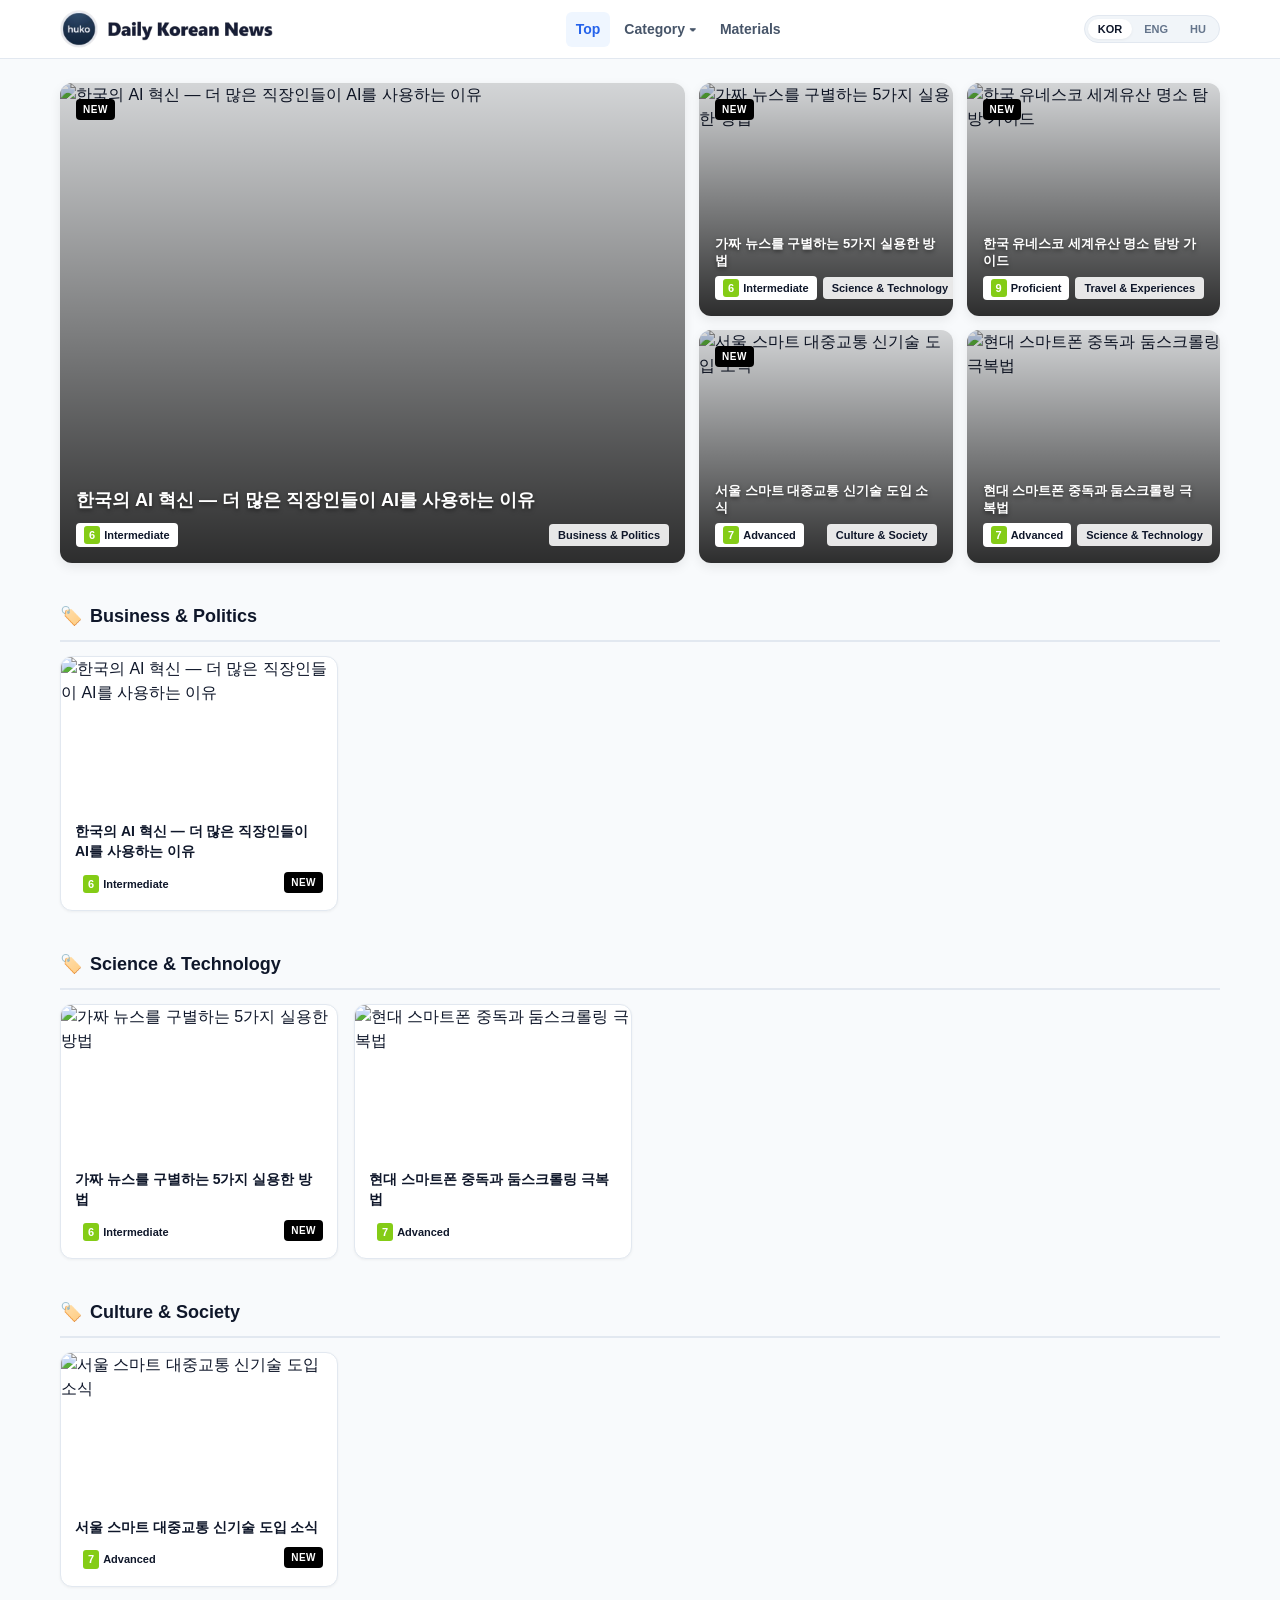
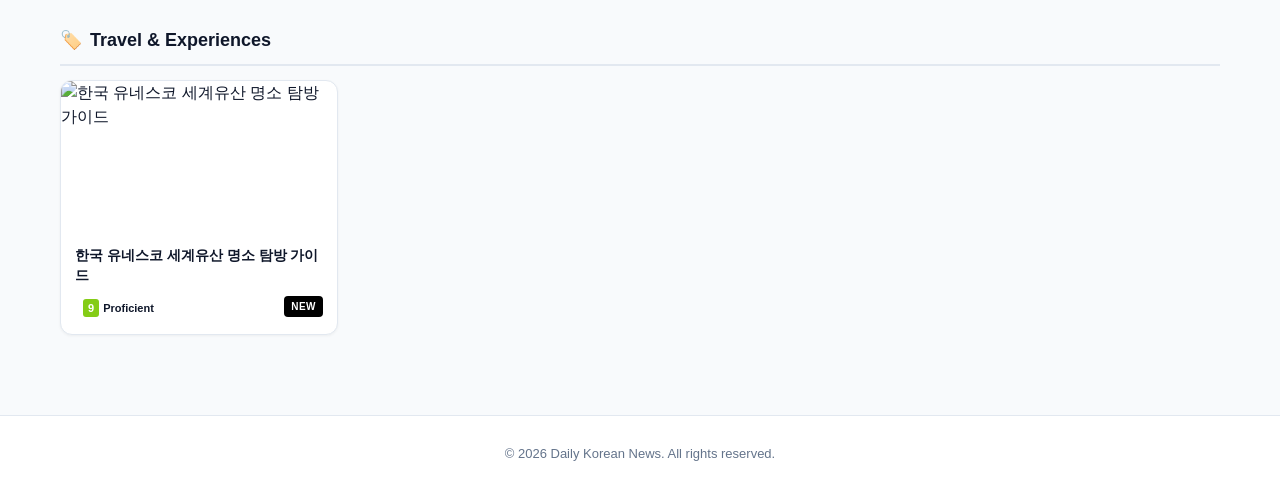
==== commit d3b779e8: "헤더 로고 배너 이미지 적용 및 홈 링크 추가" ====
--- a/index.html
+++ b/index.html
@@ -23,11 +23,10 @@
   ============================================================ -->
   <header class="header-container">
     <div class="top-brand-bar">
-      <!-- Logo + Brand Name -->
-      <div class="brand-wrapper">
-        <img src="favicon-32x32.png?v=20260928" alt="Daily Korean News" class="brand-favicon">
-        <span class="brand-title" data-i18n="brandName">Daily Korean News</span>
-      </div>
+      <!-- Logo + Brand Name (Click to Home) -->
+      <a href="index.html" class="brand-link" title="Daily Korean News">
+        <img src="banner.png?v=20260928" alt="Daily Korean News" class="brand-banner">
+      </a>
 
       <!-- Sub Navigation Menu -->
       <nav>
--- a/css/style.css
+++ b/css/style.css
@@ -1,4 +1,7 @@
-/* Clean Engoo-Style Layout System */
+/* ============================================================
+   Daily Korean News — Layout System
+   Clean white, modern, fully responsive
+   ============================================================ */
 :root {
   --bg-main: #ffffff;
   --bg-subtle: #f8fafc;
@@ -28,7 +31,9 @@
   -webkit-font-smoothing: antialiased;
 }
 
-/* Header & Top Nav */
+/* ============================================================
+   HEADER & NAVBAR
+   ============================================================ */
 .header-container {
   background: #ffffff;
   border-bottom: 1px solid var(--border-color);
@@ -43,13 +48,30 @@
   align-items: center;
   max-width: 1200px;
   margin: 0 auto;
-  padding: 12px 24px;
+  padding: 10px 20px;
+  gap: 16px;
+  flex-wrap: nowrap;
+}
+
+.brand-link {
+  display: flex;
+  align-items: center;
+  text-decoration: none;
+  flex-shrink: 0;
+}
+
+.brand-banner {
+  height: 38px;
+  width: auto;
+  object-fit: contain;
+  display: block;
 }
 
 .brand-wrapper {
   display: flex;
   align-items: center;
-  gap: 12px;
+  gap: 10px;
+  flex-shrink: 0;
 }
 
 .brand-favicon {
@@ -57,30 +79,26 @@
   height: 32px;
   border-radius: 50%;
   object-fit: cover;
+  flex-shrink: 0;
 }
 
 .brand-title {
-  font-size: 20px;
+  font-size: 16px;
   font-weight: 800;
   color: #0f172a;
   text-decoration: none;
-  letter-spacing: -0.5px;
-}
-
-.brand-subtitle {
-  font-size: 18px;
-  font-weight: 800;
-  color: #1e293b;
-  margin-left: 8px;
+  letter-spacing: -0.3px;
+  white-space: nowrap;
 }
 
 /* Sub Navigation Menu */
 .nav-menu-bar {
   display: flex;
   align-items: center;
-  gap: 24px;
+  gap: 4px;
   list-style: none;
   position: relative;
+  flex-shrink: 0;
 }
 
 .nav-menu-item {
@@ -92,28 +110,31 @@
   text-decoration: none;
   font-size: 14px;
   font-weight: 600;
-  padding: 8px 12px;
+  padding: 7px 10px;
   border-radius: 6px;
   transition: all 0.15s ease;
   cursor: pointer;
-}
-
-.nav-menu-link:hover, .nav-menu-link.active {
+  white-space: nowrap;
+  display: block;
+}
+
+.nav-menu-link:hover,
+.nav-menu-link.active {
   color: var(--primary-color);
   background: #eff6ff;
 }
 
-/* Category Dropdown Menu */
+/* Category Dropdown */
 .dropdown-menu {
   position: absolute;
-  top: 100%;
+  top: calc(100% + 4px);
   left: 0;
   background: #ffffff;
   border: 1px solid var(--border-color);
-  border-radius: 8px;
+  border-radius: 10px;
   box-shadow: var(--shadow-lg);
-  min-width: 200px;
-  padding: 8px 0;
+  min-width: 210px;
+  padding: 6px 0;
   display: none;
   z-index: 1100;
 }
@@ -138,7 +159,7 @@
   color: var(--primary-color);
 }
 
-/* Top Right Trilingual Switcher */
+/* Language Switcher */
 .lang-switcher {
   display: flex;
   background: #f1f5f9;
@@ -146,18 +167,20 @@
   border-radius: 9999px;
   padding: 3px;
   gap: 2px;
+  flex-shrink: 0;
 }
 
 .lang-btn {
   background: transparent;
   border: none;
   color: #64748b;
-  padding: 5px 14px;
-  font-size: 12px;
+  padding: 4px 10px;
+  font-size: 11px;
   font-weight: 700;
   border-radius: 9999px;
   cursor: pointer;
   transition: all 0.15s ease;
+  white-space: nowrap;
 }
 
 .lang-btn:hover {
@@ -170,14 +193,15 @@
   box-shadow: var(--shadow-sm);
 }
 
-/* Main Layout Container */
+/* ============================================================
+   MAIN LAYOUT
+   ============================================================ */
 .main-wrapper {
   max-width: 1200px;
   margin: 24px auto 80px;
-  padding: 0 24px;
-}
-
-/* Section Views */
+  padding: 0 20px;
+}
+
 .page-view {
   display: block;
 }
@@ -186,18 +210,14 @@
   display: none !important;
 }
 
-/* Photo 1: Featured Top Grid */
+/* ============================================================
+   FEATURED GRID (Top view)
+   ============================================================ */
 .featured-grid-container {
   display: grid;
   grid-template-columns: 1.2fr 1fr;
-  gap: 16px;
+  gap: 14px;
   margin-bottom: 40px;
-}
-
-@media (max-width: 900px) {
-  .featured-grid-container {
-    grid-template-columns: 1fr;
-  }
 }
 
 .featured-left-card {
@@ -213,7 +233,7 @@
   display: grid;
   grid-template-columns: 1fr 1fr;
   grid-template-rows: 1fr 1fr;
-  gap: 16px;
+  gap: 14px;
   height: 480px;
 }
 
@@ -230,6 +250,7 @@
   height: 100%;
   object-fit: cover;
   transition: transform 0.4s ease;
+  display: block;
 }
 
 .featured-left-card:hover .card-bg-img,
@@ -240,8 +261,8 @@
 .card-overlay {
   position: absolute;
   inset: 0;
-  background: linear-gradient(180deg, rgba(0,0,0,0.2) 0%, rgba(0,0,0,0.85) 100%);
-  padding: 20px;
+  background: linear-gradient(180deg, rgba(0,0,0,0.15) 0%, rgba(0,0,0,0.82) 100%);
+  padding: 16px;
   display: flex;
   flex-direction: column;
   justify-content: space-between;
@@ -252,10 +273,11 @@
   align-self: flex-start;
   background: #000000;
   color: #ffffff;
-  font-size: 11px;
-  font-weight: 800;
-  padding: 3px 8px;
+  font-size: 10px;
+  font-weight: 800;
+  padding: 3px 7px;
   border-radius: 4px;
+  letter-spacing: 0.5px;
 }
 
 .card-bottom-info {
@@ -263,23 +285,24 @@
 }
 
 .card-title {
-  font-size: 20px;
+  font-size: 18px;
   font-weight: 800;
   line-height: 1.3;
-  margin-bottom: 12px;
+  margin-bottom: 10px;
   text-shadow: 0 2px 4px rgba(0,0,0,0.5);
 }
 
 .featured-card-small .card-title {
-  font-size: 14px;
+  font-size: 13px;
   font-weight: 700;
-  margin-bottom: 8px;
+  margin-bottom: 6px;
 }
 
 .card-meta-bar {
   display: flex;
   justify-content: space-between;
   align-items: center;
+  gap: 6px;
 }
 
 .level-badge {
@@ -292,6 +315,7 @@
   display: inline-flex;
   align-items: center;
   gap: 4px;
+  white-space: nowrap;
 }
 
 .level-badge-num {
@@ -302,15 +326,18 @@
 }
 
 .category-tag {
-  background: rgba(255, 255, 255, 0.9);
+  background: rgba(255, 255, 255, 0.88);
   color: #0f172a;
   font-size: 11px;
   font-weight: 700;
-  padding: 3px 10px;
+  padding: 3px 9px;
   border-radius: 4px;
-}
-
-/* Category Sections below featured grid */
+  white-space: nowrap;
+}
+
+/* ============================================================
+   CATEGORY SECTIONS
+   ============================================================ */
 .category-section {
   margin-bottom: 40px;
 }
@@ -319,16 +346,18 @@
   display: flex;
   align-items: center;
   gap: 8px;
-  font-size: 20px;
-  font-weight: 800;
-  color: #0f172a;
-  margin-bottom: 16px;
+  font-size: 18px;
+  font-weight: 800;
+  color: #0f172a;
+  margin-bottom: 14px;
+  padding-bottom: 10px;
+  border-bottom: 2px solid var(--border-color);
 }
 
 .articles-row {
   display: grid;
-  grid-template-columns: repeat(auto-fill, minmax(260px, 1fr));
-  gap: 20px;
+  grid-template-columns: repeat(auto-fill, minmax(240px, 1fr));
+  gap: 16px;
 }
 
 .article-card-standard {
@@ -339,10 +368,13 @@
   box-shadow: var(--shadow-sm);
   cursor: pointer;
   transition: transform 0.2s ease, box-shadow 0.2s ease;
+  text-decoration: none;
+  display: block;
+  color: inherit;
 }
 
 .article-card-standard:hover {
-  transform: translateY(-2px);
+  transform: translateY(-3px);
   box-shadow: var(--shadow-md);
 }
 
@@ -350,28 +382,31 @@
   width: 100%;
   height: 150px;
   object-fit: cover;
+  display: block;
 }
 
 .article-card-body {
-  padding: 16px;
+  padding: 14px;
 }
 
 .article-card-title {
-  font-size: 15px;
+  font-size: 14px;
   font-weight: 700;
   color: #0f172a;
-  margin-bottom: 12px;
-  line-height: 1.4;
-}
-
-/* Photo 3: Lesson Materials View */
+  margin-bottom: 10px;
+  line-height: 1.45;
+}
+
+/* ============================================================
+   MATERIALS VIEW
+   ============================================================ */
 .materials-hero {
   text-align: center;
-  padding: 40px 20px;
+  padding: 40px 20px 24px;
 }
 
 .materials-hero h1 {
-  font-size: 32px;
+  font-size: 28px;
   font-weight: 800;
   letter-spacing: -0.5px;
   color: #0f172a;
@@ -379,15 +414,15 @@
 }
 
 .materials-hero p {
-  font-size: 16px;
+  font-size: 15px;
   color: #64748b;
-  margin-bottom: 32px;
-}
-
-/* Level Slider Bar */
+  margin-bottom: 0;
+}
+
+/* Level Slider */
 .level-slider-container {
-  max-width: 600px;
-  margin: 0 auto 32px;
+  max-width: 560px;
+  margin: 0 auto 28px;
 }
 
 .level-bar-graphic {
@@ -396,7 +431,7 @@
   justify-content: space-between;
   position: relative;
   padding: 0 10px;
-  margin-bottom: 8px;
+  margin-bottom: 10px;
 }
 
 .level-bar-line {
@@ -408,6 +443,7 @@
   background: linear-gradient(90deg, #38bdf8 0%, #84cc16 35%, #f97316 70%, #ef4444 100%);
   border-radius: 9999px;
   z-index: 1;
+  transform: translateY(-50%);
 }
 
 .level-node {
@@ -419,6 +455,7 @@
   z-index: 2;
   cursor: pointer;
   transition: transform 0.15s ease;
+  flex-shrink: 0;
 }
 
 .level-node:hover {
@@ -428,26 +465,27 @@
 .level-labels-row {
   display: flex;
   justify-content: space-between;
-  font-size: 13px;
+  font-size: 12px;
   font-weight: 700;
-}
-
-.level-lbl-beginner { color: #0284c7; }
+  padding: 0 4px;
+}
+
+.level-lbl-beginner    { color: #0284c7; }
 .level-lbl-intermediate { color: #65a30d; }
-.level-lbl-advanced { color: #ea580c; }
-.level-lbl-proficient { color: #dc2626; }
-
-/* Search Filter Bar */
+.level-lbl-advanced    { color: #ea580c; }
+.level-lbl-proficient  { color: #dc2626; }
+
+/* Search Filter */
 .materials-filter-bar {
   display: flex;
-  gap: 12px;
-  max-width: 600px;
-  margin: 0 auto 40px;
+  gap: 10px;
+  max-width: 560px;
+  margin: 0 auto 36px;
 }
 
 .search-input-box {
   flex: 1;
-  padding: 12px 18px;
+  padding: 11px 16px;
   border: 1px solid var(--border-dark);
   border-radius: 8px;
   font-size: 14px;
@@ -457,30 +495,31 @@
 
 .search-input-box:focus {
   border-color: var(--primary-color);
-  box-shadow: 0 0 0 3px rgba(37, 99, 235, 0.15);
+  box-shadow: 0 0 0 3px rgba(37, 99, 235, 0.12);
 }
 
 .category-select-box {
-  padding: 12px 16px;
+  padding: 11px 14px;
   border: 1px solid var(--border-dark);
   border-radius: 8px;
   font-size: 14px;
   background: #ffffff;
   cursor: pointer;
-}
-
-/* Material Categories Cards Grid */
+  min-width: 140px;
+}
+
+/* Materials Category Cards */
 .materials-grid {
   display: grid;
-  grid-template-columns: repeat(auto-fit, minmax(240px, 1fr));
-  gap: 24px;
+  grid-template-columns: repeat(auto-fit, minmax(200px, 1fr));
+  gap: 20px;
 }
 
 .material-cat-card {
   background: #ffffff;
   border: 1px solid var(--border-color);
   border-radius: 12px;
-  padding: 32px 24px;
+  padding: 28px 20px;
   text-align: center;
   box-shadow: var(--shadow-sm);
   cursor: pointer;
@@ -494,29 +533,141 @@
 }
 
 .material-icon {
-  font-size: 40px;
-  margin-bottom: 16px;
+  font-size: 36px;
+  margin-bottom: 12px;
 }
 
 .material-cat-card h3 {
-  font-size: 18px;
-  font-weight: 800;
-  color: #0f172a;
-  margin-bottom: 8px;
+  font-size: 16px;
+  font-weight: 800;
+  color: #0f172a;
+  margin-bottom: 6px;
 }
 
 .material-cat-card p {
+  font-size: 12px;
+  color: #64748b;
+}
+
+/* ============================================================
+   ARTICLE DETAIL PAGE
+   ============================================================ */
+.article-detail-wrapper {
+  max-width: 780px;
+  margin: 32px auto 80px;
+  padding: 0 20px;
+}
+
+.article-detail-hero {
+  border-radius: 16px;
+  overflow: hidden;
+  margin-bottom: 28px;
+  position: relative;
+  height: 380px;
+  box-shadow: var(--shadow-md);
+}
+
+.article-detail-hero img {
+  width: 100%;
+  height: 100%;
+  object-fit: cover;
+  display: block;
+}
+
+.article-detail-hero-overlay {
+  position: absolute;
+  inset: 0;
+  background: linear-gradient(180deg, transparent 40%, rgba(0,0,0,0.75) 100%);
+  display: flex;
+  flex-direction: column;
+  justify-content: flex-end;
+  padding: 28px;
+  color: #ffffff;
+}
+
+.article-detail-meta {
+  display: flex;
+  gap: 8px;
+  margin-bottom: 10px;
+  flex-wrap: wrap;
+}
+
+.article-detail-title {
+  font-size: 26px;
+  font-weight: 800;
+  line-height: 1.3;
+}
+
+.article-detail-body {
+  background: #ffffff;
+  border-radius: 14px;
+  padding: 28px 32px;
+  box-shadow: var(--shadow-sm);
+  border: 1px solid var(--border-color);
+  font-size: 16px;
+  color: #1e293b;
+  line-height: 1.8;
+  margin-bottom: 20px;
+}
+
+.vocab-box {
+  background: #f8fafc;
+  border: 1px solid var(--border-color);
+  border-radius: 12px;
+  padding: 20px 24px;
+}
+
+.vocab-box h4 {
   font-size: 13px;
-  color: #64748b;
-}
-
-/* Modal Reader */
+  color: var(--primary-color);
+  margin-bottom: 12px;
+  font-weight: 800;
+  text-transform: uppercase;
+  letter-spacing: 0.5px;
+}
+
+.vocab-box ul {
+  list-style: none;
+  display: flex;
+  flex-direction: column;
+  gap: 8px;
+}
+
+.vocab-box li {
+  font-size: 14px;
+  color: #334155;
+  padding: 8px 14px;
+  background: #ffffff;
+  border-radius: 8px;
+  border: 1px solid var(--border-color);
+}
+
+.back-btn {
+  display: inline-flex;
+  align-items: center;
+  gap: 6px;
+  color: var(--primary-color);
+  font-size: 14px;
+  font-weight: 600;
+  text-decoration: none;
+  padding: 8px 0;
+  margin-bottom: 20px;
+  cursor: pointer;
+  background: none;
+  border: none;
+}
+
+.back-btn:hover {
+  text-decoration: underline;
+}
+
+/* ============================================================
+   MODAL (kept as fallback)
+   ============================================================ */
 .modal-overlay {
   position: fixed;
-  top: 0;
-  left: 0;
-  width: 100vw;
-  height: 100vh;
+  top: 0; left: 0;
+  width: 100vw; height: 100vh;
   background: rgba(15, 23, 42, 0.6);
   backdrop-filter: blur(4px);
   display: none;
@@ -530,7 +681,7 @@
   border-radius: 16px;
   width: 90%;
   max-width: 680px;
-  padding: 36px;
+  padding: 32px;
   box-shadow: var(--shadow-lg);
   max-height: 90vh;
   overflow-y: auto;
@@ -540,61 +691,185 @@
   display: flex;
   justify-content: space-between;
   align-items: center;
-  margin-bottom: 20px;
+  margin-bottom: 18px;
   border-bottom: 1px solid var(--border-color);
   padding-bottom: 12px;
 }
 
 .modal-header h3 {
-  font-size: 22px;
+  font-size: 20px;
   font-weight: 800;
   color: #0f172a;
 }
 
 .modal-body {
-  font-size: 16px;
+  font-size: 15px;
   color: #1e293b;
-  line-height: 1.7;
-}
-
-.vocab-box {
-  background: #f8fafc;
-  border: 1px solid var(--border-color);
-  border-radius: 10px;
-  padding: 20px;
-  margin-top: 20px;
-}
-
-.vocab-box h4 {
-  font-size: 14px;
-  color: var(--primary-color);
-  margin-bottom: 12px;
-  font-weight: 800;
-}
-
-.vocab-box ul {
-  list-style: none;
-}
-
-.vocab-box li {
-  font-size: 14px;
-  color: #334155;
-  margin-bottom: 8px;
-  padding: 6px 12px;
-  background: #ffffff;
-  border-radius: 6px;
-  border: 1px solid var(--border-color);
-}
-
+  line-height: 1.75;
+}
+
+/* ============================================================
+   FOOTER
+   ============================================================ */
 .bot-honeypot {
   display: none !important;
 }
 
 footer {
   text-align: center;
-  padding: 32px;
+  padding: 28px;
   color: var(--text-muted);
   font-size: 13px;
   border-top: 1px solid var(--border-color);
   background: #ffffff;
 }
+
+/* ============================================================
+   RESPONSIVE — Tablet (≤900px)
+   ============================================================ */
+@media (max-width: 900px) {
+  .featured-grid-container {
+    grid-template-columns: 1fr;
+  }
+
+  .featured-right-grid {
+    height: auto;
+    grid-template-columns: 1fr 1fr;
+    grid-template-rows: auto auto;
+  }
+
+  .featured-card-small {
+    height: 200px;
+  }
+
+  .featured-left-card {
+    height: 340px;
+  }
+}
+
+/* ============================================================
+   RESPONSIVE — Mobile (≤600px)
+   ============================================================ */
+@media (max-width: 600px) {
+  .top-brand-bar {
+    padding: 8px 14px;
+    gap: 8px;
+  }
+
+  .brand-banner {
+    height: 30px;
+  }
+
+  .brand-title {
+    font-size: 13px;
+  }
+
+  .brand-favicon {
+    width: 26px;
+    height: 26px;
+  }
+
+  .nav-menu-bar {
+    gap: 0px;
+  }
+
+  .nav-menu-link {
+    font-size: 12px;
+    padding: 6px 7px;
+  }
+
+  .lang-btn {
+    padding: 3px 7px;
+    font-size: 10px;
+  }
+
+  .main-wrapper {
+    padding: 0 12px;
+    margin: 16px auto 60px;
+  }
+
+  .featured-grid-container {
+    grid-template-columns: 1fr;
+    gap: 10px;
+  }
+
+  .featured-left-card {
+    height: 280px;
+  }
+
+  .featured-right-grid {
+    grid-template-columns: 1fr 1fr;
+    height: auto;
+    gap: 10px;
+  }
+
+  .featured-card-small {
+    height: 160px;
+  }
+
+  .card-title {
+    font-size: 15px;
+  }
+
+  .featured-card-small .card-title {
+    font-size: 11px;
+    margin-bottom: 4px;
+  }
+
+  .articles-row {
+    grid-template-columns: 1fr 1fr;
+    gap: 10px;
+  }
+
+  .article-detail-hero {
+    height: 240px;
+  }
+
+  .article-detail-title {
+    font-size: 18px;
+  }
+
+  .article-detail-body {
+    padding: 18px 16px;
+    font-size: 15px;
+  }
+
+  .materials-filter-bar {
+    flex-direction: column;
+  }
+
+  .level-labels-row {
+    font-size: 10px;
+  }
+
+  .materials-grid {
+    grid-template-columns: 1fr 1fr;
+    gap: 12px;
+  }
+
+  .material-cat-card {
+    padding: 18px 12px;
+  }
+
+  .material-icon {
+    font-size: 28px;
+    margin-bottom: 8px;
+  }
+
+  .material-cat-card h3 {
+    font-size: 13px;
+  }
+}
+
+/* ============================================================
+   RESPONSIVE — Very small (≤380px)
+   ============================================================ */
+@media (max-width: 380px) {
+  .articles-row {
+    grid-template-columns: 1fr;
+  }
+
+  .materials-grid {
+    grid-template-columns: 1fr;
+  }
+}
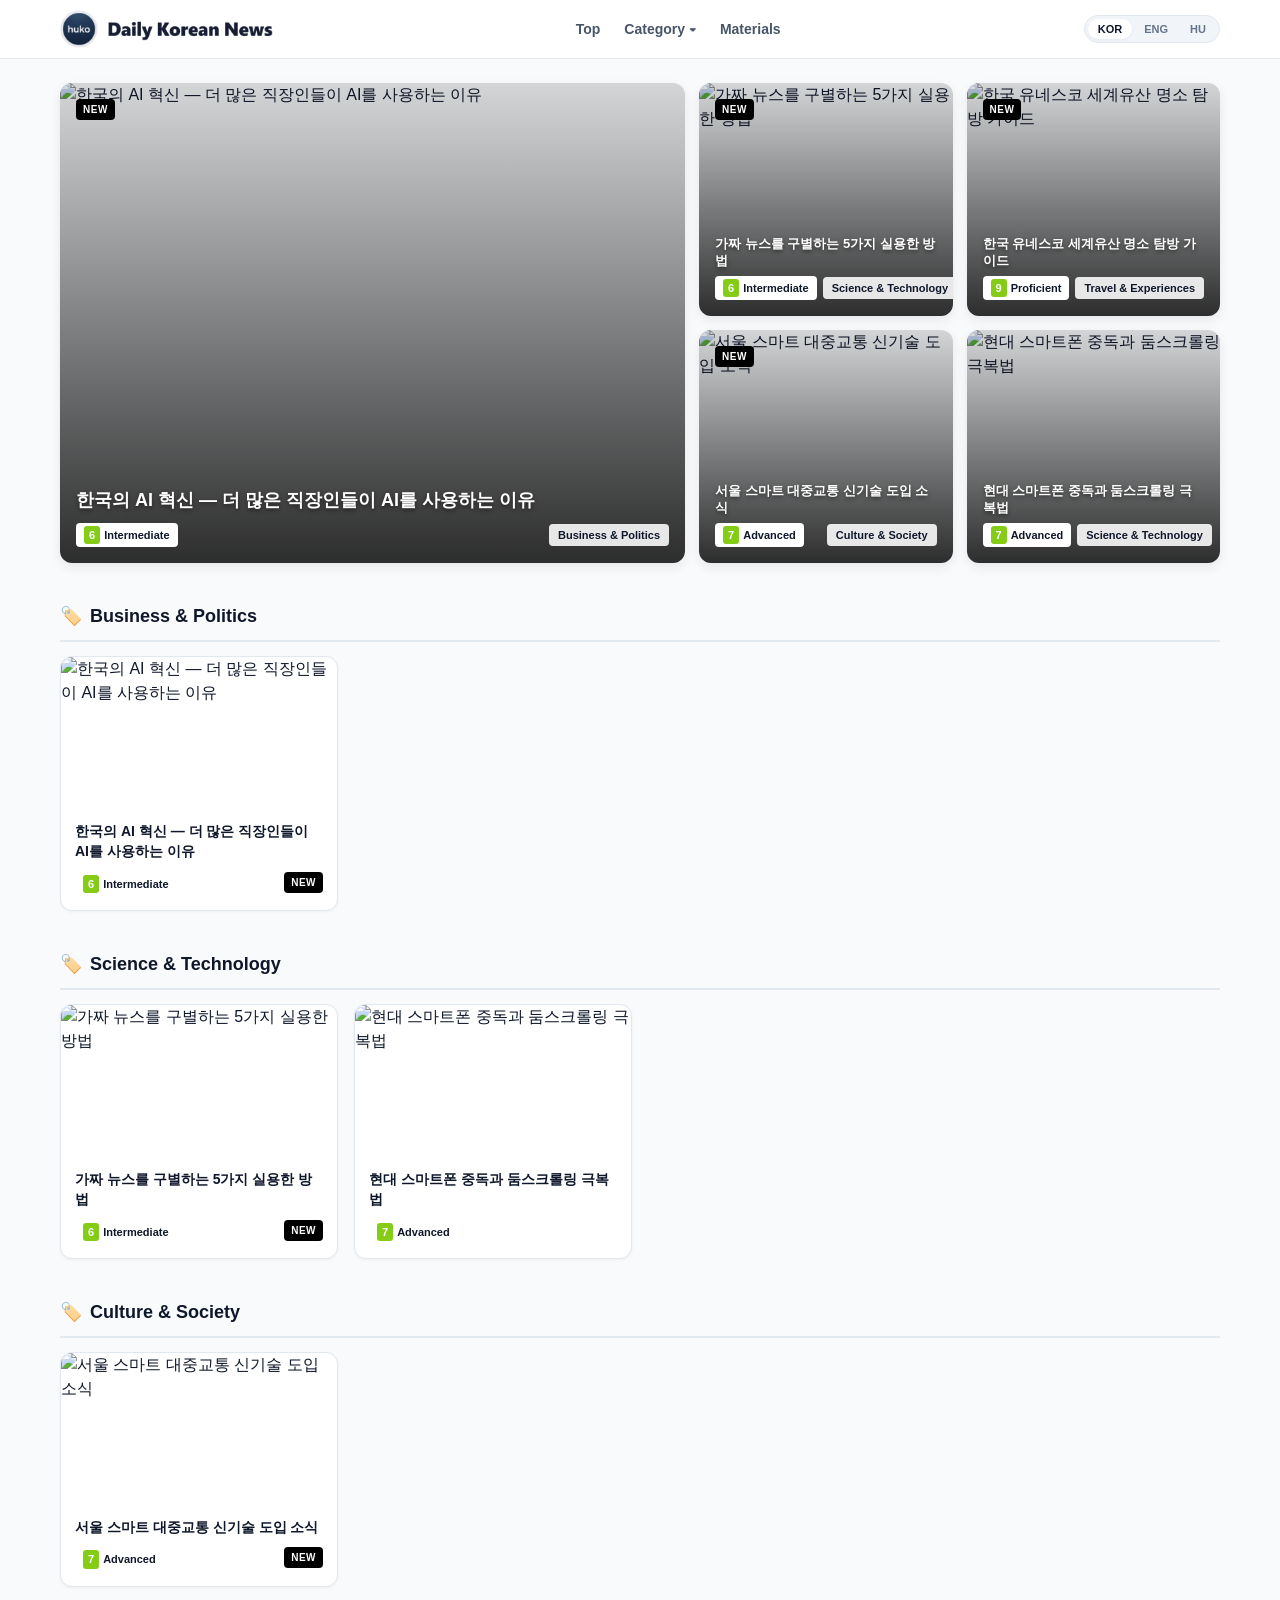
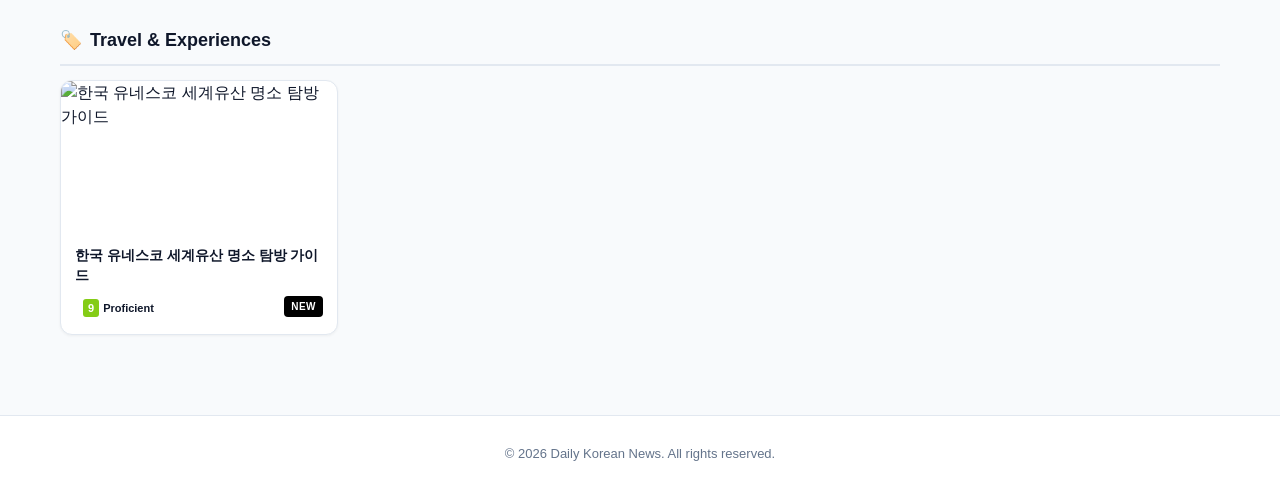
==== commit b70278dd: "Top 메뉴 active 스타일 제거 및 회색 기본색으로 통일" ====
--- a/index.html
+++ b/index.html
@@ -32,7 +32,7 @@
       <nav>
         <ul class="nav-menu-bar">
           <li class="nav-menu-item">
-            <a href="#" id="nav-top" class="nav-menu-link active" data-i18n="navTop">Top</a>
+            <a href="#" id="nav-top" class="nav-menu-link" data-i18n="navTop">Top</a>
           </li>
           <li class="nav-menu-item">
             <a href="#" id="nav-category-toggle" class="nav-menu-link" data-i18n="navCategory">Category ▾</a>
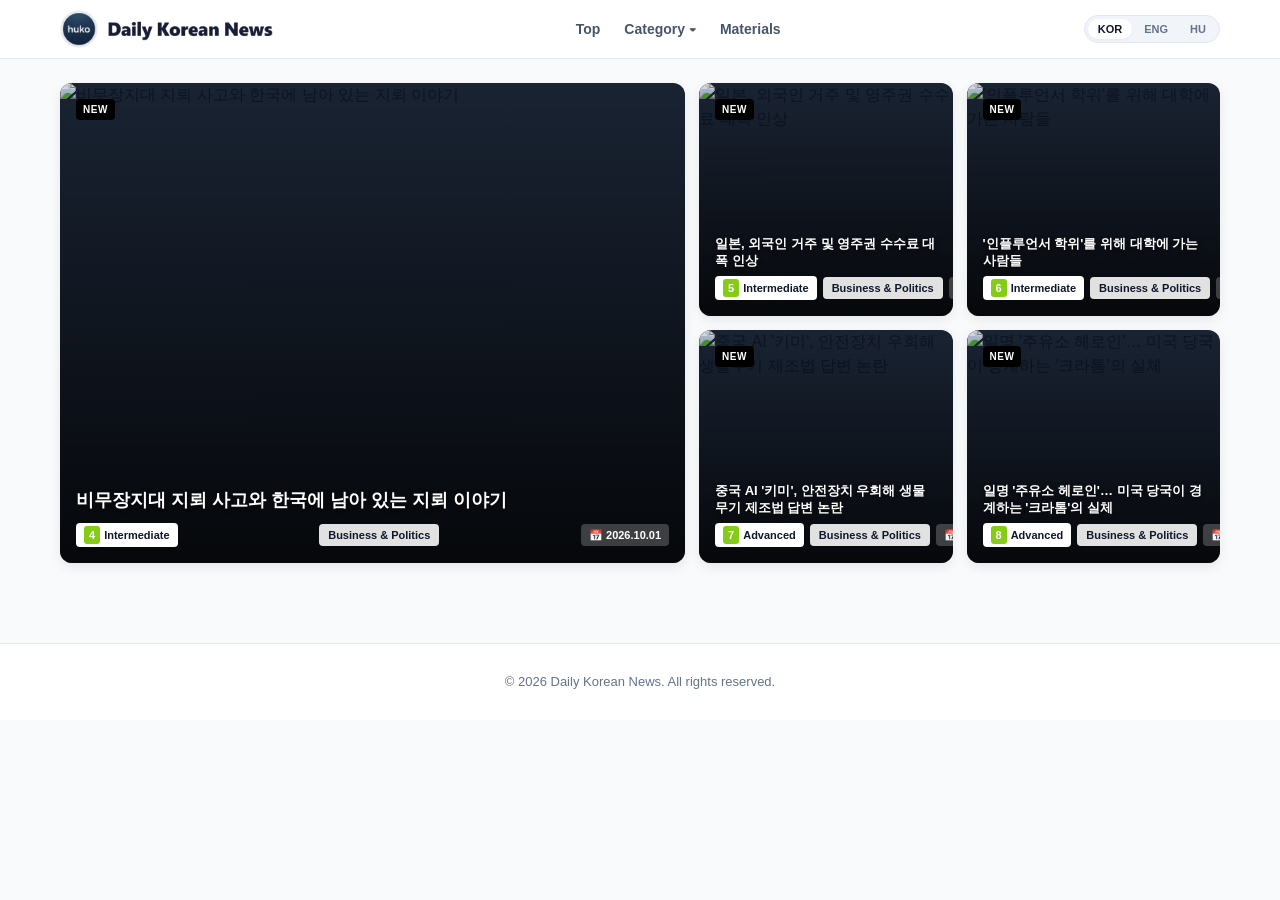
==== commit 4817265f: "카테고리 5개 재설계: Business/Politics 제거, Global&T Society·Tech&Future·Health&Mind·Culture&Arts·Travel&Life" ====
--- a/index.html
+++ b/index.html
@@ -39,11 +39,11 @@
             <!-- Category Dropdown -->
             <div id="category-dropdown" class="dropdown-menu">
               <a href="#" class="dropdown-item" onclick="filterCategory('All'); return false;" data-i18n="catAll">All</a>
-              <a href="#" class="dropdown-item" onclick="filterCategory('Business & Politics'); return false;" data-i18n="catBusiness">Business &amp; Politics</a>
-              <a href="#" class="dropdown-item" onclick="filterCategory('Science & Technology'); return false;" data-i18n="catScience">Science &amp; Technology</a>
-              <a href="#" class="dropdown-item" onclick="filterCategory('Health & Lifestyle'); return false;" data-i18n="catHealth">Health &amp; Lifestyle</a>
-              <a href="#" class="dropdown-item" onclick="filterCategory('Culture & Society'); return false;" data-i18n="catCulture">Culture &amp; Society</a>
-              <a href="#" class="dropdown-item" onclick="filterCategory('Travel & Experiences'); return false;" data-i18n="catTravel">Travel &amp; Experiences</a>
+              <a href="#" class="dropdown-item" onclick="filterCategory('Global & Society'); return false;" data-i18n="catGlobal">Global &amp; Society</a>
+              <a href="#" class="dropdown-item" onclick="filterCategory('Tech & Future'); return false;" data-i18n="catTech">Tech &amp; Future</a>
+              <a href="#" class="dropdown-item" onclick="filterCategory('Health & Mind'); return false;" data-i18n="catMind">Health &amp; Mind</a>
+              <a href="#" class="dropdown-item" onclick="filterCategory('Culture & Arts'); return false;" data-i18n="catCulture">Culture &amp; Arts</a>
+              <a href="#" class="dropdown-item" onclick="filterCategory('Travel & Lifestyle'); return false;" data-i18n="catTravel">Travel &amp; Lifestyle</a>
             </div>
           </li>
           <li class="nav-menu-item">
@@ -123,35 +123,40 @@
                data-i18n-placeholder="searchPlaceholder">
         <select class="category-select-box" id="materials-category-filter">
           <option value="All" data-i18n="catAll">All</option>
-          <option value="Business & Politics" data-i18n="catBusiness">Business &amp; Politics</option>
-          <option value="Science & Technology" data-i18n="catScience">Science &amp; Technology</option>
-          <option value="Health & Lifestyle" data-i18n="catHealth">Health &amp; Lifestyle</option>
-          <option value="Culture & Society" data-i18n="catCulture">Culture &amp; Society</option>
-          <option value="Travel & Experiences" data-i18n="catTravel">Travel &amp; Experiences</option>
+          <option value="Global & Society" data-i18n="catGlobal">Global &amp; Society</option>
+          <option value="Tech & Future" data-i18n="catTech">Tech &amp; Future</option>
+          <option value="Health & Mind" data-i18n="catMind">Health &amp; Mind</option>
+          <option value="Culture & Arts" data-i18n="catCulture">Culture &amp; Arts</option>
+          <option value="Travel & Lifestyle" data-i18n="catTravel">Travel &amp; Lifestyle</option>
         </select>
       </div>
 
       <!-- Category Cards -->
       <div class="materials-grid">
-        <div class="material-cat-card" onclick="filterCategory('Business & Politics'); document.getElementById('nav-top').click();">
-          <div class="material-icon">📰</div>
+        <div class="material-cat-card" onclick="filterCategory('Global & Society'); document.getElementById('nav-top').click();">
+          <div class="material-icon">🌍</div>
           <h3>Daily News</h3>
-          <p>Business &amp; Politics</p>
+          <p>Global &amp; Society</p>
         </div>
-        <div class="material-cat-card" onclick="filterCategory('Culture & Society'); document.getElementById('nav-top').click();">
-          <div class="material-icon">💬</div>
-          <h3>Conversation</h3>
-          <p>Culture &amp; Society</p>
+        <div class="material-cat-card" onclick="filterCategory('Tech & Future'); document.getElementById('nav-top').click();">
+          <div class="material-icon">💡</div>
+          <h3>Tech &amp; Future</h3>
+          <p>Tech &amp; Future</p>
         </div>
-        <div class="material-cat-card" onclick="filterCategory('Science & Technology'); document.getElementById('nav-top').click();">
-          <div class="material-icon">💼</div>
-          <h3>Business</h3>
-          <p>Science &amp; Technology</p>
+        <div class="material-cat-card" onclick="filterCategory('Health & Mind'); document.getElementById('nav-top').click();">
+          <div class="material-icon">🧘‍♀️</div>
+          <h3>Health &amp; Mind</h3>
+          <p>Health &amp; Mind</p>
         </div>
-        <div class="material-cat-card" onclick="filterCategory('Travel & Experiences'); document.getElementById('nav-top').click();">
+        <div class="material-cat-card" onclick="filterCategory('Culture & Arts'); document.getElementById('nav-top').click();">
+          <div class="material-icon">🎨</div>
+          <h3>Culture &amp; Arts</h3>
+          <p>Culture & Arts</p>
+        </div>
+        <div class="material-cat-card" onclick="filterCategory('Travel & Lifestyle'); document.getElementById('nav-top').click();">
           <div class="material-icon">✈️</div>
-          <h3>Travel &amp; Culture</h3>
-          <p>Travel &amp; Experiences</p>
+          <h3>Travel &amp; Lifestyle</h3>
+          <p>Travel &amp; Lifestyle</p>
         </div>
       </div>
 
--- a/css/style.css
+++ b/css/style.css
@@ -227,6 +227,7 @@
   overflow: hidden;
   box-shadow: var(--shadow-md);
   cursor: pointer;
+  background: #1e293b;
 }
 
 .featured-right-grid {
@@ -243,9 +244,12 @@
   overflow: hidden;
   box-shadow: var(--shadow-md);
   cursor: pointer;
+  background: #1e293b;
 }
 
 .card-bg-img {
+  position: absolute;
+  inset: 0;
   width: 100%;
   height: 100%;
   object-fit: cover;
@@ -335,6 +339,35 @@
   white-space: nowrap;
 }
 
+.date-tag {
+  background: rgba(255, 255, 255, 0.22);
+  backdrop-filter: blur(4px);
+  color: #ffffff;
+  font-size: 11px;
+  font-weight: 600;
+  padding: 3px 8px;
+  border-radius: 4px;
+  display: inline-flex;
+  align-items: center;
+  gap: 4px;
+  white-space: nowrap;
+}
+
+.article-card-standard .date-tag {
+  background: #f1f5f9;
+  color: #64748b;
+  border: 1px solid #e2e8f0;
+}
+
+.article-paragraph {
+  margin-bottom: 1.25rem;
+  line-height: 1.85;
+}
+
+.article-paragraph:last-child {
+  margin-bottom: 0;
+}
+
 /* ============================================================
    CATEGORY SECTIONS
    ============================================================ */
@@ -383,6 +416,7 @@
   height: 150px;
   object-fit: cover;
   display: block;
+  background: #1e293b;
 }
 
 .article-card-body {
@@ -642,6 +676,22 @@
   border: 1px solid var(--border-color);
 }
 
+.article-source {
+  margin-top: 18px;
+  font-size: 13px;
+  color: #64748b;
+}
+
+.article-source a {
+  color: var(--primary-color);
+  font-weight: 700;
+  text-decoration: none;
+}
+
+.article-source a:hover {
+  text-decoration: underline;
+}
+
 .back-btn {
   display: inline-flex;
   align-items: center;
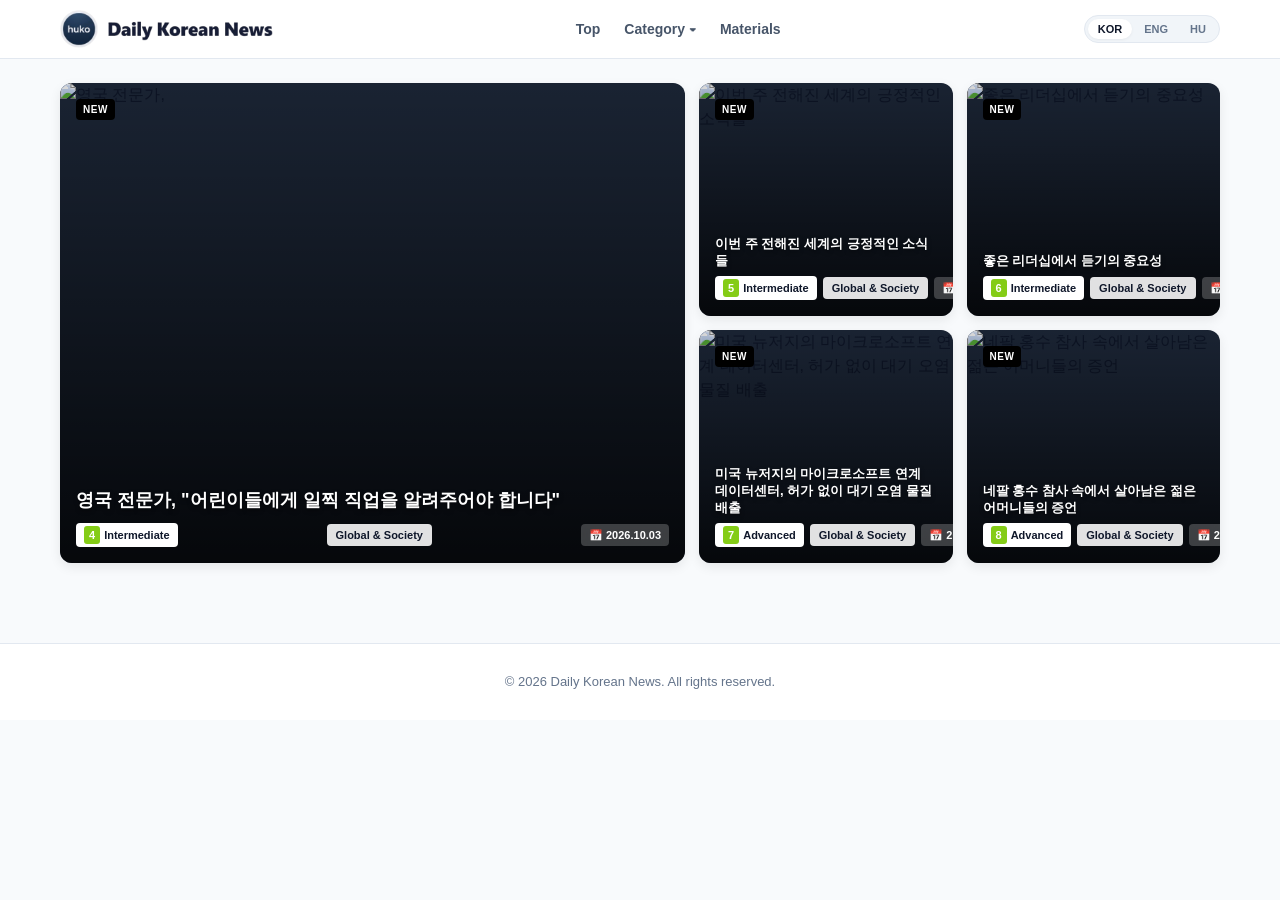
==== commit e00057c9: "sources.py 개편: 구글 뉴스 커스텀 RSS + 국내 버티컬 매체 5개 카테고리 체계로 교체" ====
--- a/index.html
+++ b/index.html
@@ -39,11 +39,11 @@
             <!-- Category Dropdown -->
             <div id="category-dropdown" class="dropdown-menu">
               <a href="#" class="dropdown-item" onclick="filterCategory('All'); return false;" data-i18n="catAll">All</a>
-              <a href="#" class="dropdown-item" onclick="filterCategory('Global & Society'); return false;" data-i18n="catGlobal">Global &amp; Society</a>
-              <a href="#" class="dropdown-item" onclick="filterCategory('Tech & Future'); return false;" data-i18n="catTech">Tech &amp; Future</a>
-              <a href="#" class="dropdown-item" onclick="filterCategory('Health & Mind'); return false;" data-i18n="catMind">Health &amp; Mind</a>
-              <a href="#" class="dropdown-item" onclick="filterCategory('Culture & Arts'); return false;" data-i18n="catCulture">Culture &amp; Arts</a>
-              <a href="#" class="dropdown-item" onclick="filterCategory('Travel & Lifestyle'); return false;" data-i18n="catTravel">Travel &amp; Lifestyle</a>
+              <a href="#" class="dropdown-item" onclick="filterCategory('Business & Politics'); return false;" data-i18n="catBiz">Business &amp; Politics</a>
+              <a href="#" class="dropdown-item" onclick="filterCategory('Science & Technology'); return false;" data-i18n="catScience">Science &amp; Technology</a>
+              <a href="#" class="dropdown-item" onclick="filterCategory('Health & Lifestyle'); return false;" data-i18n="catHealth">Health &amp; Lifestyle</a>
+              <a href="#" class="dropdown-item" onclick="filterCategory('Culture & Society'); return false;" data-i18n="catSociety">Culture &amp; Society</a>
+              <a href="#" class="dropdown-item" onclick="filterCategory('Travel & Experiences'); return false;" data-i18n="catTravel">Travel &amp; Experiences</a>
             </div>
           </li>
           <li class="nav-menu-item">
@@ -123,40 +123,40 @@
                data-i18n-placeholder="searchPlaceholder">
         <select class="category-select-box" id="materials-category-filter">
           <option value="All" data-i18n="catAll">All</option>
-          <option value="Global & Society" data-i18n="catGlobal">Global &amp; Society</option>
-          <option value="Tech & Future" data-i18n="catTech">Tech &amp; Future</option>
-          <option value="Health & Mind" data-i18n="catMind">Health &amp; Mind</option>
-          <option value="Culture & Arts" data-i18n="catCulture">Culture &amp; Arts</option>
-          <option value="Travel & Lifestyle" data-i18n="catTravel">Travel &amp; Lifestyle</option>
+          <option value="Business & Politics" data-i18n="catBiz">Business &amp; Politics</option>
+          <option value="Science & Technology" data-i18n="catScience">Science &amp; Technology</option>
+          <option value="Health & Lifestyle" data-i18n="catHealth">Health &amp; Lifestyle</option>
+          <option value="Culture & Society" data-i18n="catSociety">Culture &amp; Society</option>
+          <option value="Travel & Experiences" data-i18n="catTravel">Travel &amp; Experiences</option>
         </select>
       </div>
 
       <!-- Category Cards -->
       <div class="materials-grid">
-        <div class="material-cat-card" onclick="filterCategory('Global & Society'); document.getElementById('nav-top').click();">
-          <div class="material-icon">🌍</div>
-          <h3>Daily News</h3>
-          <p>Global &amp; Society</p>
+        <div class="material-cat-card" onclick="filterCategory('Business & Politics'); document.getElementById('nav-top').click();">
+          <div class="material-icon">💼</div>
+          <h3>Business &amp; Politics</h3>
+          <p>Business &amp; Politics</p>
         </div>
-        <div class="material-cat-card" onclick="filterCategory('Tech & Future'); document.getElementById('nav-top').click();">
+        <div class="material-cat-card" onclick="filterCategory('Science & Technology'); document.getElementById('nav-top').click();">
           <div class="material-icon">💡</div>
-          <h3>Tech &amp; Future</h3>
-          <p>Tech &amp; Future</p>
+          <h3>Science &amp; Technology</h3>
+          <p>Science &amp; Technology</p>
         </div>
-        <div class="material-cat-card" onclick="filterCategory('Health & Mind'); document.getElementById('nav-top').click();">
+        <div class="material-cat-card" onclick="filterCategory('Health & Lifestyle'); document.getElementById('nav-top').click();">
           <div class="material-icon">🧘‍♀️</div>
-          <h3>Health &amp; Mind</h3>
-          <p>Health &amp; Mind</p>
+          <h3>Health &amp; Lifestyle</h3>
+          <p>Health &amp; Lifestyle</p>
         </div>
-        <div class="material-cat-card" onclick="filterCategory('Culture & Arts'); document.getElementById('nav-top').click();">
+        <div class="material-cat-card" onclick="filterCategory('Culture & Society'); document.getElementById('nav-top').click();">
           <div class="material-icon">🎨</div>
-          <h3>Culture &amp; Arts</h3>
-          <p>Culture & Arts</p>
+          <h3>Culture &amp; Society</h3>
+          <p>Culture &amp; Society</p>
         </div>
-        <div class="material-cat-card" onclick="filterCategory('Travel & Lifestyle'); document.getElementById('nav-top').click();">
+        <div class="material-cat-card" onclick="filterCategory('Travel & Experiences'); document.getElementById('nav-top').click();">
           <div class="material-icon">✈️</div>
-          <h3>Travel &amp; Lifestyle</h3>
-          <p>Travel &amp; Lifestyle</p>
+          <h3>Travel &amp; Experiences</h3>
+          <p>Travel &amp; Experiences</p>
         </div>
       </div>
 
